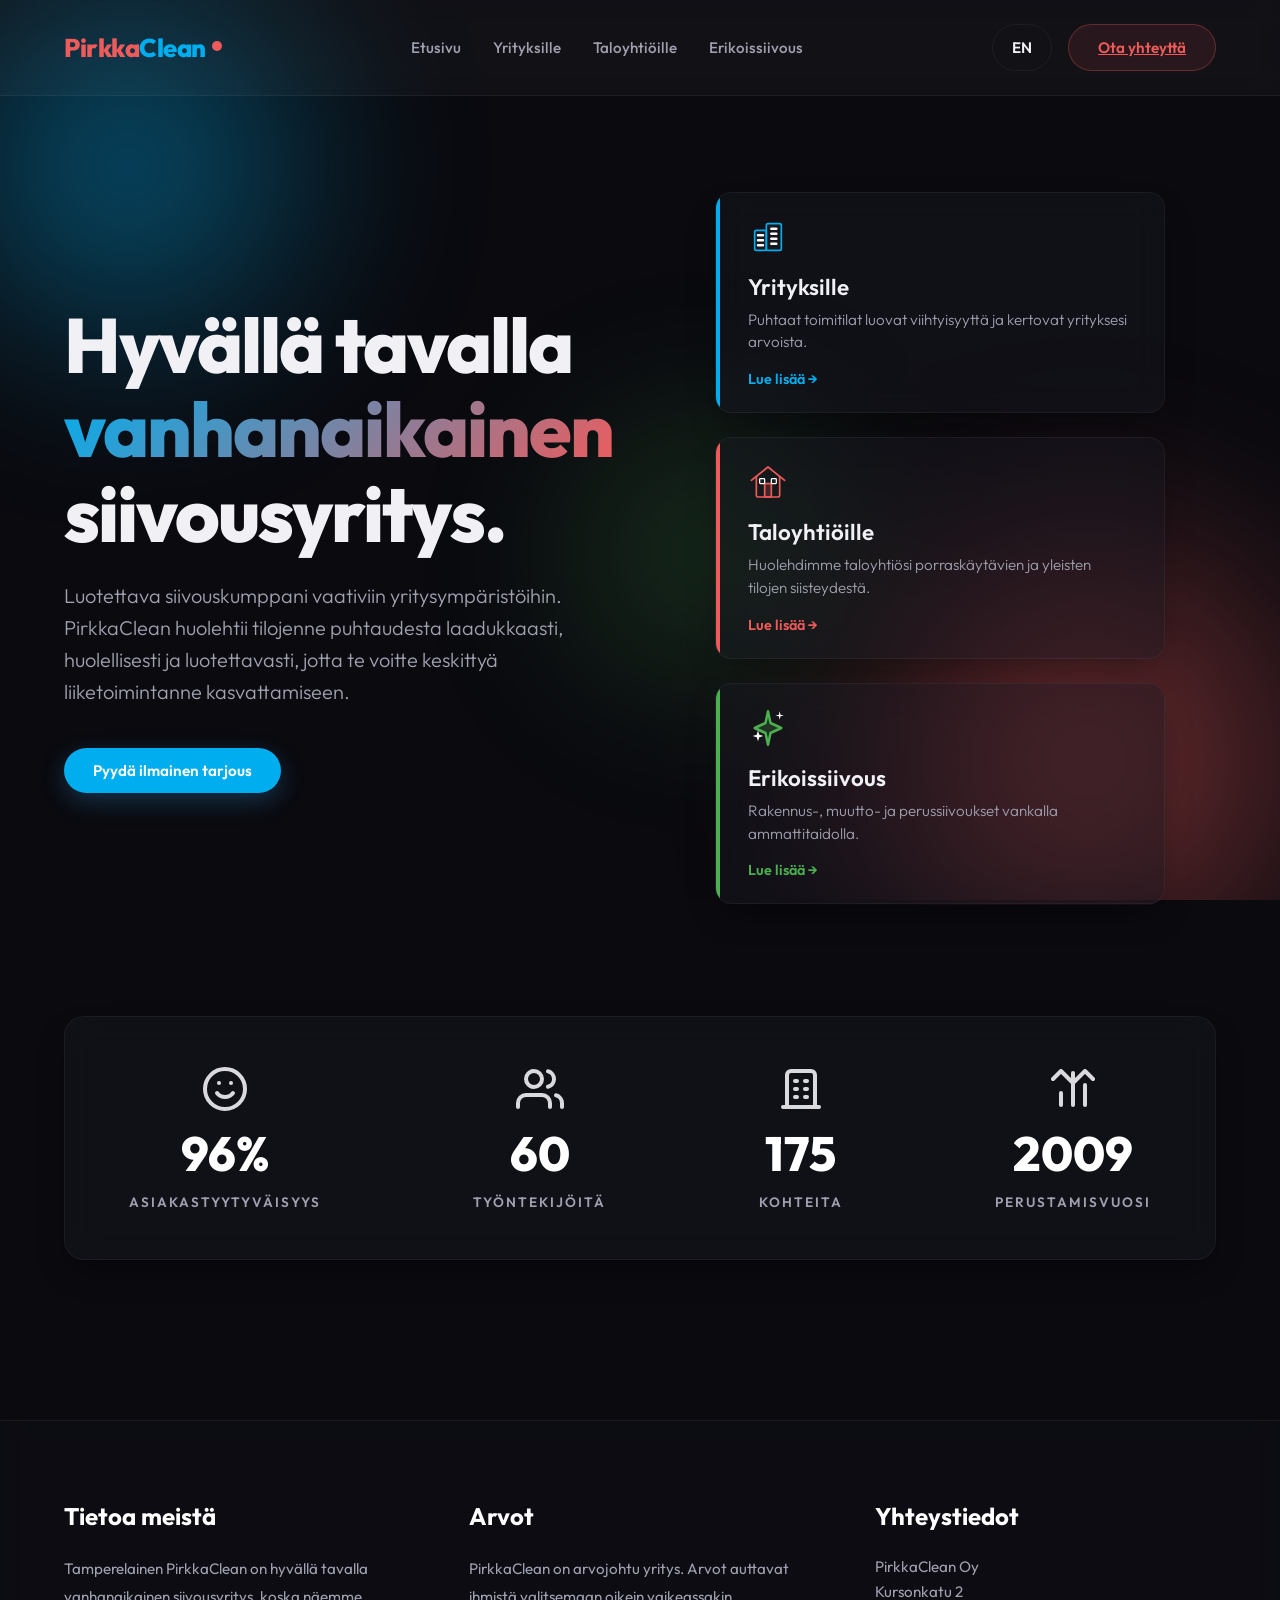
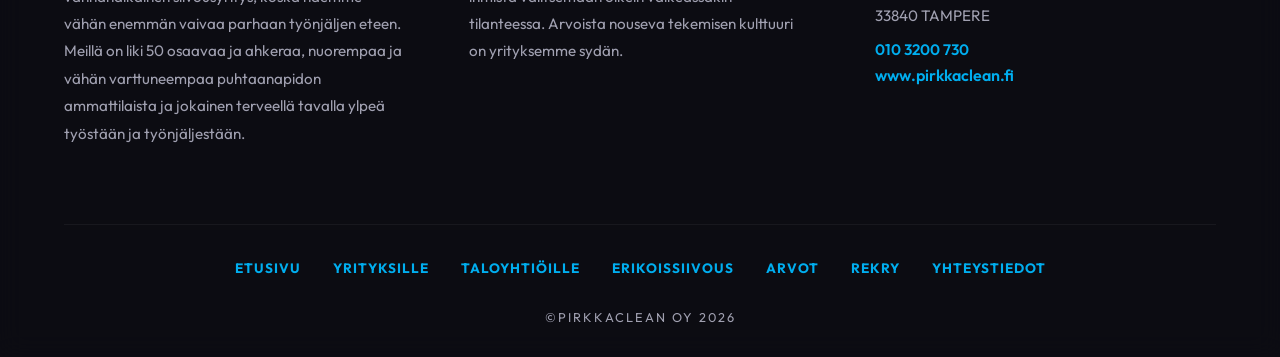
==== index.html @ 23335c57 "Use uploaded Pirkka Butterfly Blue.png as favicon Co-Authored-By: Claude Sonnet 4.6 <noreply@anthrop" ====
<!DOCTYPE html>
<html lang="en">
<head>
    <meta charset="UTF-8">
    <meta name="viewport" content="width=device-width, initial-scale=1.0">
    <title>PirkkaClean - Hyvällä tavalla vanhanaikainen siivousyritys</title>
    <meta name="description" content="Tamperelainen PirkkaClean on hyvällä tavalla vanhanaikainen siivousyritys. Näemme vähän enemmän vaivaa parhaan työnjäljen eteen.">
    <link rel="icon" href="images/Pirkka Butterfly Blue.png" type="image/png">
    <link rel="stylesheet" href="styles.css">
    <link href="https://fonts.googleapis.com/css2?family=Outfit:wght@300;400;600;800&display=swap" rel="stylesheet">
</head>
<body>
    <div class="background-elements">
        <div class="blob blob-1"></div>
        <div class="blob blob-2"></div>
        <div class="blob blob-3"></div>
    </div>
    
    <nav class="glass-nav">
        <a href="index.html" class="logo">
            <span class="logo-text">
                <span class="pirkka-text">Pirkka</span><span class="clean-text">Clean</span>
            </span>
            <span class="logo-dot"></span>
        </a>
        <ul class="nav-links">
            <li><a href="index.html" data-i18n="nav_home">Etusivu</a></li>
            <li><a href="yrityksille.html" data-i18n="nav_business">Yrityksille</a></li>
            <li><a href="taloyhtioille.html" data-i18n="nav_housing">Taloyhtiöille</a></li>
            <li><a href="erikoissiivous.html" data-i18n="nav_special">Erikoissiivous</a></li>
        </ul>
        <div class="nav-actions">
            <button class="lang-toggle" id="lang-btn">EN</button>
            <a href="yhteystiedot.html" class="cta-btn" data-i18n="nav_contact">Ota yhteyttä</a>
        </div>
    </nav>

    <main class="hero" id="home">
        <div class="hero-content">
            <h1 class="animate-up" data-i18n="hero_title">Hyvällä tavalla <br><span class="gradient-text">vanhanaikainen</span> <br>siivousyritys.</h1>
            <p class="animate-up delay-1" data-i18n="hero_desc">Luotettava siivouskumppani vaativiin yritysympäristöihin. PirkkaClean huolehtii tilojenne puhtaudesta laadukkaasti, huolellisesti ja luotettavasti, jotta te voitte keskittyä liiketoimintanne kasvattamiseen.</p>
            <div class="button-group animate-up delay-2">
                <button class="primary-btn pulse-hover" data-i18n="btn_quote">Pyydä ilmainen tarjous</button>
            </div>
        </div>
        
        <div class="hero-visual animate-up delay-3">
            <div class="services-container">
                <div class="service-card card-blue">
                    <div class="card-icon" style="margin-bottom: 0.5rem; display: flex;">
                        <svg width="40" height="40" viewBox="0 0 48 48" fill="none" xmlns="http://www.w3.org/2000/svg">
                            <rect x="8" y="16" width="14" height="24" rx="2" fill="var(--glass-bg)" stroke="var(--pirkka-blue)" stroke-width="2"/>
                            <rect x="22" y="8" width="18" height="32" rx="2" fill="var(--glass-bg)" stroke="var(--pirkka-blue)" stroke-width="2"/>
                            <path d="M12 22H18 M12 28H18 M12 34H18" stroke="white" stroke-width="3" stroke-linecap="round"/>
                            <path d="M28 14H34 M28 20H34 M28 26H34 M28 32H34" stroke="white" stroke-width="3" stroke-linecap="round"/>
                        </svg>
                    </div>
                    <h3 data-i18n="card1_title">Yrityksille</h3>
                    <p data-i18n="card1_desc">Puhtaat toimitilat luovat viihtyisyyttä ja kertovat yrityksesi arvoista.</p>
                    <a href="yrityksille.html" class="card-link" data-i18n="card_link">Lue lisää →</a>
                </div>
                <div class="service-card card-red">
                    <div class="card-icon" style="margin-bottom: 0.5rem; display: flex;">
                        <svg width="40" height="40" viewBox="0 0 48 48" fill="none" xmlns="http://www.w3.org/2000/svg">
                            <path d="M4 22L24 6L44 22" stroke="var(--pirkka-red)" stroke-width="2" stroke-linecap="round" stroke-linejoin="round"/>
                            <path d="M10 17V40C10 41.1046 10.8954 42 12 42H36C37.1046 42 38 41.1046 38 40V17" stroke="var(--pirkka-red)" stroke-width="2" stroke-linejoin="round"/>
                            <rect x="20" y="26" width="8" height="16" fill="var(--pirkka-red)" fill-opacity="0.2" stroke="var(--pirkka-red)" stroke-width="2" stroke-linejoin="round"/>
                            <rect x="14" y="20" width="6" height="6" rx="1" fill="var(--glass-bg)" stroke="white" stroke-width="1.5"/>
                            <rect x="28" y="20" width="6" height="6" rx="1" fill="var(--glass-bg)" stroke="white" stroke-width="1.5"/>
                        </svg>
                    </div>
                    <h3 data-i18n="card2_title">Taloyhtiöille</h3>
                    <p data-i18n="card2_desc">Huolehdimme taloyhtiösi porraskäytävien ja yleisten tilojen siisteydestä.</p>
                    <a href="taloyhtioille.html" class="card-link" data-i18n="card_link">Lue lisää →</a>
                </div>
                <div class="service-card card-green">
                    <div class="card-icon" style="margin-bottom: 0.5rem; display: flex;">
                        <svg width="40" height="40" viewBox="0 0 48 48" fill="none" xmlns="http://www.w3.org/2000/svg">
                            <path d="M24 4L27 18L40 24L27 30L24 44L21 30L8 24L21 18L24 4Z" fill="var(--pirkka-green)" fill-opacity="0.2" stroke="var(--pirkka-green)" stroke-width="3" stroke-linejoin="round"/>
                            <path d="M38 14L39 10L43 9L39 8L38 4L37 8L33 9L37 10L38 14Z" fill="white"/>
                            <path d="M12 40L13.5 35L18.5 33.5L13.5 32L12 27L10.5 32L5.5 33.5L10.5 35L12 40Z" fill="white"/>
                        </svg>
                    </div>
                    <h3 data-i18n="card3_title">Erikoissiivous</h3>
                    <p data-i18n="card3_desc">Rakennus-, muutto- ja perussiivoukset vankalla ammattitaidolla.</p>
                    <a href="erikoissiivous.html" class="card-link" data-i18n="card_link">Lue lisää →</a>
                </div>
            </div>
        </div>
        
        <!-- NEW STATISTICS BANNER -->
        <div class="hero-stats animate-up delay-3">
            <div class="stat-item">
                <svg width="48" height="48" viewBox="0 0 24 24" fill="none" stroke="currentColor" stroke-width="2" stroke-linecap="round" stroke-linejoin="round">
                    <circle cx="12" cy="12" r="10"></circle>
                    <path d="M8 14s1.5 2 4 2 4-2 4-2"></path>
                    <line x1="9" y1="9" x2="9.01" y2="9"></line>
                    <line x1="15" y1="9" x2="15.01" y2="9"></line>
                </svg>
                <h2>96%</h2>
                <p data-i18n="stat_satisfaction">Asiakastyytyväisyys</p>
            </div>
            
            <div class="stat-item">
                <svg width="48" height="48" viewBox="0 0 24 24" fill="none" stroke="currentColor" stroke-width="2" stroke-linecap="round" stroke-linejoin="round">
                    <path d="M17 21v-2a4 4 0 0 0-4-4H5a4 4 0 0 0-4 4v2"></path>
                    <circle cx="9" cy="7" r="4"></circle>
                    <path d="M23 21v-2a4 4 0 0 0-3-3.87"></path>
                    <path d="M16 3.13a4 4 0 0 1 0 7.75"></path>
                </svg>
                <h2>60</h2>
                <p data-i18n="stat_employees">Työntekijöitä</p>
            </div>
            
            <div class="stat-item">
                <svg width="48" height="48" viewBox="0 0 24 24" fill="none" stroke="currentColor" stroke-width="2" stroke-linecap="round" stroke-linejoin="round">
                    <path d="M3 21h18"></path>
                    <path d="M9 8h1"></path>
                    <path d="M9 12h1"></path>
                    <path d="M9 16h1"></path>
                    <path d="M14 8h1"></path>
                    <path d="M14 12h1"></path>
                    <path d="M14 16h1"></path>
                    <path d="M5 21V5a2 2 0 0 1 2-2h10a2 2 0 0 1 2 2v16"></path>
                </svg>
                <h2>175</h2>
                <p data-i18n="stat_sites">Kohteita</p>
            </div>
            
            <div class="stat-item">
                <svg width="48" height="48" viewBox="0 0 24 24" fill="none" stroke="currentColor" stroke-width="2" stroke-linecap="round" stroke-linejoin="round">
                    <line x1="18" y1="20" x2="18" y2="10"></line>
                    <line x1="12" y1="20" x2="12" y2="4"></line>
                    <line x1="6" y1="20" x2="6" y2="14"></line>
                    <polyline points="2 7 6 3 12 9 18 3 22 7"></polyline>
                </svg>
                <h2>2009</h2>
                <p data-i18n="stat_founded">Perustamisvuosi</p>
            </div>
        </div>
    </main>



    <footer class="site-footer">
        <div class="footer-grid">
            <div class="footer-column">
                <a href="arvot.html" class="footer-heading-link"><h3 data-i18n="footer_about_title">Tietoa meistä</h3></a>
                <p data-i18n="footer_about_text">Tamperelainen PirkkaClean on hyvällä tavalla vanhanaikainen siivousyritys, koska näemme vähän enemmän vaivaa parhaan työnjäljen eteen. Meillä on liki 50 osaavaa ja ahkeraa, nuorempaa ja vähän varttuneempaa puhtaanapidon ammattilaista ja jokainen terveellä tavalla ylpeä työstään ja työnjäljestään.</p>
            </div>
            <div class="footer-column">
                <a href="arvot.html" class="footer-heading-link"><h3 data-i18n="footer_values_title">Arvot</h3></a>
                <p data-i18n="footer_values_text">PirkkaClean on arvojohtu yritys. Arvot auttavat ihmistä valitsemaan oikein vaikeassakin tilanteessa. Arvoista nouseva tekemisen kulttuuri on yrityksemme sydän.</p>
            </div>
            <div class="footer-column">
                <h3 data-i18n="footer_contact_title">Yhteystiedot</h3>
                <a href="https://maps.google.com/?q=Kursonkatu+2,+33840+Tampere" target="_blank" class="footer-address-link">
                    <p>PirkkaClean Oy</p>
                    <p>Kursonkatu 2</p>
                    <p>33840 TAMPERE</p>
                </a>
                <p><a href="tel:0103200730" class="footer-link-highlight">010 3200 730</a></p>
                <a href="https://www.pirkkaclean.fi" target="_blank" class="footer-link-highlight">www.pirkkaclean.fi</a>
            </div>
        </div>
        
        <div class="footer-bottom">
            <ul class="footer-nav">
                <li><a href="index.html" data-i18n="nav_home">ETUSIVU</a></li>
                <li><a href="yrityksille.html" data-i18n="nav_business">YRITYKSILLE</a></li>
                <li><a href="taloyhtioille.html" data-i18n="nav_housing">TALOYHTIÖILLE</a></li>
                <li><a href="erikoissiivous.html" data-i18n="nav_special">ERIKOISSIIVOUS</a></li>
                <li><a href="arvot.html" data-i18n="nav_values">ARVOT</a></li>
                <li><a href="rekry.html" data-i18n="nav_rekry">REKRY</a></li>
                <li><a href="yhteystiedot.html" data-i18n="nav_contact">YHTEYSTIEDOT</a></li>
            </ul>
            <p class="copyright">©PIRKKACLEAN OY 2026</p>
        </div>
    </footer>

    <script src="script.js"></script>
</body>
</html>
---- styles.css ----
:root {
    --bg-dark: #0a0a0f;
    --text-main: #f0f0f5;
    --text-muted: #a0a0b0;
    --pirkka-blue: #00AEEF;
    --pirkka-red: #EF5B5B;
    --pirkka-green: #4CAF50;
    --accent-1: var(--pirkka-blue);
    --accent-2: var(--pirkka-red); 
    --glass-bg: rgba(255, 255, 255, 0.03);
    --glass-border: rgba(255, 255, 255, 0.05);
}

* {
    margin: 0;
    padding: 0;
    box-sizing: border-box;
    font-family: 'Outfit', sans-serif;
}

body {
    background-color: var(--bg-dark);
    color: var(--text-main);
    min-height: 100vh;
    overflow-x: hidden;
}

/* Background effects */
.background-elements {
    position: fixed;
    top: 0;
    left: 0;
    width: 100vw;
    height: 100vh;
    z-index: -1;
    overflow: hidden;
}

.blob {
    position: absolute;
    filter: blur(80px);
    opacity: 0.5;
    animation: float 20s infinite ease-in-out;
}

.blob-1 {
    top: -10%;
    left: -10%;
    width: 40vw;
    height: 40vw;
    background: radial-gradient(circle, var(--pirkka-blue) 0%, transparent 70%);
    animation-delay: 0s;
}

.blob-2 {
    bottom: -20%;
    right: -10%;
    width: 50vw;
    height: 50vw;
    background: radial-gradient(circle, var(--pirkka-red) 0%, transparent 70%);
    animation-delay: -5s;
}

.blob-3 {
    top: 40%;
    left: 40%;
    width: 30vw;
    height: 30vw;
    background: radial-gradient(circle, var(--pirkka-green) 0%, transparent 70%);
    opacity: 0.3;
    animation-delay: -10s;
}

@keyframes float {
    0%, 100% { transform: translate(0, 0) scale(1); }
    33% { transform: translate(5%, 10%) scale(1.1); }
    66% { transform: translate(-5%, 5%) scale(0.9); }
}

/* Navigation */
.glass-nav {
    display: flex;
    justify-content: space-between;
    align-items: center;
    padding: 1.5rem 5%;
    background: var(--glass-bg);
    backdrop-filter: blur(12px);
    -webkit-backdrop-filter: blur(12px);
    border-bottom: 1px solid var(--glass-border);
    position: sticky;
    top: 0;
    z-index: 100;
}

.logo {
    display: flex;
    align-items: center;
    gap: 0.5rem;
    text-decoration: none;
    cursor: pointer;
}

.logo-text {
    font-size: 1.6rem;
    font-weight: 800;
    letter-spacing: -0.5px;
}

.pirkka-text {
    color: var(--pirkka-red);
}

.clean-text {
    color: var(--pirkka-blue);
}

.logo-dot {
    display: inline-block;
    width: 10px;
    height: 10px;
    background-color: var(--pirkka-red);
    border-radius: 50%;
    margin-bottom: 2px;
    margin-left: -2px;
}

.nav-links {
    display: flex;
    list-style: none;
    gap: 2rem;
}

.nav-links a {
    color: var(--text-muted);
    text-decoration: none;
    font-size: 0.95rem;
    font-weight: 500;
    transition: color 0.3s ease;
}

.nav-links a:hover {
    color: var(--text-main);
}

.nav-actions {
    display: flex;
    align-items: center;
    gap: 1rem;
}

.cta-btn, .primary-btn, .secondary-btn, .lang-toggle {
    padding: 0.8rem 1.8rem;
    border-radius: 50px;
    font-weight: 600;
    font-size: 0.95rem;
    cursor: pointer;
    transition: all 0.3s ease;
    border: none;
}

.lang-toggle {
    padding: 0.8rem 1.2rem;
    background: transparent;
    color: var(--text-main);
    border: 1px solid var(--glass-border);
}

.lang-toggle:hover {
    background: var(--glass-bg);
}

.cta-btn {
    background: rgba(239, 91, 91, 0.1);
    color: var(--pirkka-red);
    border: 1px solid rgba(239, 91, 91, 0.3);
}

.cta-btn:hover {
    background: var(--pirkka-red);
    color: white;
    transform: translateY(-2px);
}

/* Hero Section */
.hero {
    display: flex;
    align-items: center;
    justify-content: space-between;
    padding: 6rem 5%;
    min-height: calc(100vh - 80px);
    gap: 3rem;
}

.hero-content {
    flex: 1;
    max-width: 650px;
}

h1 {
    font-size: 4.8rem;
    line-height: 1.1;
    font-weight: 800;
    margin-bottom: 1.5rem;
    letter-spacing: -2px;
}

.gradient-text {
    background: linear-gradient(135deg, var(--pirkka-blue), var(--pirkka-red));
    -webkit-background-clip: text;
    background-clip: text;
    -webkit-text-fill-color: transparent;
}

.hero-content p {
    font-size: 1.25rem;
    color: var(--text-muted);
    margin-bottom: 2.5rem;
    line-height: 1.6;
    font-weight: 300;
}

.button-group {
    display: flex;
    gap: 1.5rem;
}

.primary-btn {
    background: var(--pirkka-blue);
    color: white;
    box-shadow: 0 8px 25px rgba(46, 140, 207, 0.3);
}

@keyframes pulse-radiate {
    0% {
        box-shadow: 0 0 0 0 rgba(46, 140, 207, 0.7);
    }
    70% {
        box-shadow: 0 0 0 15px rgba(46, 140, 207, 0);
    }
    100% {
        box-shadow: 0 0 0 0 rgba(46, 140, 207, 0);
    }
}

.primary-btn:hover, .pulse-hover:hover {
    background: #3B9AE0;
    transform: translateY(-2px);
    animation: pulse-radiate 1.5s infinite;
}

.secondary-btn {
    background: transparent;
    color: white;
    border: 1px solid var(--glass-border);
}

.secondary-btn:hover {
    background: var(--glass-bg);
}

/* Hero Stats Banner */
.hero {
    flex-wrap: wrap; /* Allows stats banner to break to next line if needed */
}

.hero-stats {
    width: 100%;
    display: flex;
    justify-content: space-between;
    align-items: center;
    margin-top: 4rem;
    padding: 3rem 4rem;
    background: rgba(25, 25, 35, 0.4);
    backdrop-filter: blur(16px);
    -webkit-backdrop-filter: blur(16px);
    border: 1px solid var(--glass-border);
    border-radius: 20px;
    box-shadow: 0 15px 35px -10px rgba(0, 0, 0, 0.4);
}

.stat-item {
    display: flex;
    flex-direction: column;
    align-items: center;
    text-align: center;
    gap: 1rem;
}

.stat-item svg {
    color: var(--text-main);
    opacity: 0.9;
}

.stat-item h2 {
    font-size: 3rem;
    font-weight: 800;
    line-height: 1;
    color: white;
}

.stat-item p {
    font-size: 0.85rem;
    text-transform: uppercase;
    letter-spacing: 2px;
    color: var(--text-muted);
    font-weight: 600;
}

/* Service Cards */
.hero-visual {
    flex: 1;
    display: flex;
    justify-content: center;
    align-items: center;
}

.services-container {
    display: flex;
    flex-direction: column;
    gap: 1.5rem;
    width: 100%;
    max-width: 450px;
}

.service-card {
    background: rgba(25, 25, 35, 0.4);
    backdrop-filter: blur(16px);
    -webkit-backdrop-filter: blur(16px);
    border: 1px solid var(--glass-border);
    border-radius: 16px;
    padding: 1.5rem 2rem;
    box-shadow: 0 15px 35px -10px rgba(0, 0, 0, 0.4);
    transition: transform 0.3s ease, border-color 0.3s ease;
    display: flex;
    flex-direction: column;
    gap: 0.5rem;
    position: relative;
    overflow: hidden;
}

.service-card::before {
    content: '';
    position: absolute;
    top: 0;
    left: 0;
    width: 4px;
    height: 100%;
}

.card-blue::before { background-color: var(--pirkka-blue); }
.card-red::before { background-color: var(--pirkka-red); }
.card-green::before { background-color: var(--pirkka-green); }

.service-card:hover {
    transform: translateX(10px);
}

.card-blue:hover { border-color: rgba(0, 174, 239, 0.3); }
.card-red:hover { border-color: rgba(239, 91, 91, 0.3); }
.card-green:hover { border-color: rgba(76, 175, 80, 0.3); }

.card-icon {
    font-size: 2rem;
    margin-bottom: 0.5rem;
}

.service-card h3 {
    font-size: 1.4rem;
    font-weight: 600;
}

.service-card p {
    font-size: 0.95rem;
    color: var(--text-muted);
    line-height: 1.5;
    font-weight: 300;
}

.card-link {
    margin-top: 0.5rem;
    color: white;
    text-decoration: none;
    font-size: 0.9rem;
    font-weight: 600;
    display: flex;
    align-items: center;
    gap: 0.5rem;
    transition: opacity 0.3s ease;
}

.card-blue .card-link { color: var(--pirkka-blue); }
.card-red .card-link { color: var(--pirkka-red); }
.card-green .card-link { color: var(--pirkka-green); }

.card-link:hover {
    opacity: 0.8;
}

/* Animations */
.animate-up {
    opacity: 0;
    transform: translateY(30px);
    transition: opacity 0.8s cubic-bezier(0.16, 1, 0.3, 1), transform 0.8s cubic-bezier(0.16, 1, 0.3, 1);
}

.animate-up.visible {
    opacity: 1;
    transform: translateY(0);
}

.delay-1 { transition-delay: 0.1s; }
.delay-2 { transition-delay: 0.2s; }
.delay-3 { transition-delay: 0.3s; }

/* Content Sections */
.page-sections {
    display: flex;
    flex-direction: column;
    gap: 4rem;
    padding: 6rem 4rem;
    max-width: 1600px;
    margin: 0 auto;
}

.content-section {
    width: 100%;
}

.section-container {
    display: flex;
    align-items: center;
    gap: 6rem;
    background: rgba(25, 25, 35, 0.4);
    backdrop-filter: blur(16px);
    -webkit-backdrop-filter: blur(16px);
    border: 1px solid var(--glass-border);
    border-radius: 24px;
    padding: 4rem;
    box-shadow: 0 15px 35px -10px rgba(0, 0, 0, 0.4);
}

.section-container.reverse-layout {
    flex-direction: row-reverse;
}

.section-container.column-layout {
    flex-direction: column;
    text-align: center;
}

.section-text {
    flex: 1;
}

.section-title {
    font-size: 2.5rem;
    font-weight: 800;
    margin-bottom: 2rem;
    color: white;
}

.section-desc {
    font-size: 1.15rem;
    color: var(--text-muted);
    margin-bottom: 2.5rem;
    line-height: 1.8;
}

.feature-list {
    list-style: none;
    display: flex;
    flex-direction: column;
    gap: 1rem;
}

.feature-list li {
    font-size: 1.05rem;
    color: var(--text-main);
    display: flex;
    align-items: center;
    gap: 1rem;
}

.section-image {
    flex: 1;
    min-height: 400px;
    border-radius: 16px;
    background-size: cover;
    background-position: center;
    position: relative;
    overflow: hidden;
}

.section-image::after {
    content: '';
    position: absolute;
    inset: 0;
    background: linear-gradient(135deg, rgba(25, 25, 35, 0.2), rgba(14, 14, 20, 0.6));
}

.placeholder-img-red { background-color: var(--pirkka-red); }
.placeholder-img-blue { background-color: var(--pirkka-blue); }
.placeholder-img-green { background-color: var(--pirkka-green); }

.value-cards {
    display: grid;
    grid-template-columns: repeat(3, 1fr);
    gap: 2rem;
    width: 100%;
    margin-top: 3rem;
}

.value-card {
    background: rgba(255, 255, 255, 0.03);
    border: 1px solid rgba(255, 255, 255, 0.08);
    padding: 2.5rem 2rem;
    border-radius: 16px;
    transition: transform 0.3s ease;
}

.value-card:hover {
    transform: translateY(-5px);
    background: rgba(255, 255, 255, 0.05);
}

.value-card h4 {
    font-size: 1.3rem;
    color: var(--pirkka-blue);
    margin-bottom: 1rem;
}

.value-card p {
    color: var(--text-muted);
    font-size: 0.95rem;
    line-height: 1.6;
}

/* Footer */
.site-footer {
    background: rgba(14, 14, 20, 0.7);
    backdrop-filter: blur(12px);
    -webkit-backdrop-filter: blur(12px);
    border-top: 1px solid var(--glass-border);
    padding: 5rem 4rem 2rem 4rem;
    margin-top: 4rem;
}

.footer-grid {
    display: grid;
    grid-template-columns: repeat(3, 1fr);
    gap: 4rem;
    max-width: 1600px;
    margin: 0 auto 4rem auto;
}

.footer-column h3 {
    font-size: 1.5rem;
    margin-bottom: 1.5rem;
    color: white;
}

.footer-column p {
    color: var(--text-muted);
    font-size: 0.95rem;
    margin-bottom: 0.8rem;
    line-height: 1.8;
}

/* Specific tighter spacing for the Yhteystiedot (Contact) column */
.footer-column:last-child p {
    margin-bottom: 0;
    line-height: 1.6;
}

.footer-address-link {
    display: block;
    text-decoration: none;
    color: inherit;
    margin-bottom: 0.4rem;
    transition: color 0.2s;
}

.footer-address-link:hover {
    color: var(--pirkka-blue);
}

.footer-address-link p {
    margin: 0;
    line-height: 1.7;
}

.footer-link-highlight {
    color: var(--pirkka-blue);
    text-decoration: none;
    font-weight: 600;
    transition: color 0.3s ease;
    display: inline-block;
    margin-top: 0.2rem;
}

.footer-link-highlight:hover {
    color: #3B9AE0;
    text-decoration: underline;
}

.footer-bottom {
    max-width: 1600px;
    margin: 0 auto;
    border-top: 1px solid rgba(255, 255, 255, 0.05);
    padding-top: 2rem;
    display: flex;
    flex-direction: column;
    align-items: center;
    gap: 2rem;
}

.footer-nav {
    display: flex;
    flex-wrap: wrap;
    justify-content: center;
    gap: 2rem;
    list-style: none;
}

.footer-nav a {
    color: var(--pirkka-blue);
    text-decoration: none;
    font-size: 0.85rem;
    font-weight: 700;
    letter-spacing: 1px;
    text-transform: uppercase;
    transition: opacity 0.3s ease;
}

.footer-nav a:hover {
    opacity: 0.7;
}

.copyright {
    color: var(--text-muted);
    font-size: 0.8rem;
    letter-spacing: 2px;
}

@media (max-width: 992px) {
    .hero {
        flex-direction: column;
        padding: 5rem 5%;
        text-align: center;
        gap: 3rem;
    }
    
    .button-group {
        justify-content: center;
    }
    
    h1 {
        font-size: 3.5rem;
    }
    
    .hero-visual {
        width: 100%;
    }
    
    .nav-links {
        display: none;
    }

    .hero-stats {
        flex-wrap: wrap;
        gap: 3rem;
        justify-content: center;
        padding: 2rem;
    }

    .stat-item {
        flex: 1 1 40%;
    }

    .footer-grid {
        grid-template-columns: 1fr;
        gap: 3rem;
    }

    .page-sections {
        padding: 4rem 2rem;
    }

    .section-container, .section-container.reverse-layout {
        flex-direction: column;
        padding: 2.5rem;
        gap: 3rem;
    }

    .section-image {
        width: 100%;
        min-height: 300px;
    }

    .value-cards {
        grid-template-columns: 1fr;
    }
}

@media (max-width: 768px) {
    nav {
        padding: 1rem 2rem;
    }

    h1 {
        font-size: 2.8rem;
    }

    .stat-item {
        flex: 1 1 100%;
    }
    
    .button-group {
        flex-direction: column;
        width: 100%;
    }
    
    .button-group button {
        width: 100%;
    }
    
    .hero-stats {
        margin-top: 2rem;
    }
}

/* =====================
   CONTACT PAGE STYLES
   ===================== */

.contact-hero {
    padding: 6rem 5% 3rem;
    max-width: 800px;
    margin: 0 auto;
}

.contact-hero-inner {
    display: flex;
    flex-direction: column;
    gap: 1.5rem;
}

.contact-hero .section-title {
    font-size: 3.5rem;
    line-height: 1.15;
    letter-spacing: -2px;
    margin-bottom: 0;
}

.contact-hero-desc {
    font-size: 1.15rem;
    color: var(--text-muted);
    line-height: 1.7;
    font-weight: 300;
    max-width: 640px;
}

.contact-cta-btn {
    display: inline-block;
    margin-top: 0.5rem;
    align-self: flex-start;
    background: linear-gradient(135deg, var(--pirkka-blue), var(--pirkka-red));
    color: white;
    font-size: 1rem;
    font-weight: 600;
    padding: 1rem 2.2rem;
    border-radius: 50px;
    text-decoration: none;
    border: none;
    cursor: pointer;
    transition: transform 0.3s ease, box-shadow 0.3s ease;
}

.contact-cta-btn:hover {
    transform: translateY(-3px);
    box-shadow: 0 12px 30px rgba(0, 174, 239, 0.3);
}

/* Promise section */
.contact-promise {
    padding: 3rem 5%;
    max-width: 1100px;
    margin: 0 auto;
}

.promise-grid {
    display: grid;
    grid-template-columns: repeat(3, 1fr);
    gap: 1.5rem;
}

.promise-card {
    background: var(--glass-bg);
    border: 1px solid var(--glass-border);
    border-radius: 20px;
    padding: 2rem;
    display: flex;
    flex-direction: column;
    gap: 0.8rem;
    backdrop-filter: blur(10px);
    transition: transform 0.3s ease, border-color 0.3s ease;
}

.promise-card:hover {
    transform: translateY(-4px);
    border-color: rgba(0, 174, 239, 0.3);
}

.promise-icon {
    width: 56px;
    height: 56px;
    background: rgba(255,255,255,0.04);
    border-radius: 14px;
    display: flex;
    align-items: center;
    justify-content: center;
    margin-bottom: 0.4rem;
}

.promise-card h3 {
    font-size: 1.05rem;
    font-weight: 600;
    color: var(--text-main);
}

.promise-card p {
    font-size: 0.92rem;
    color: var(--text-muted);
    line-height: 1.6;
}

/* Team section */
.contact-team {
    padding: 3rem 5% 2rem;
    max-width: 1100px;
    margin: 0 auto;
}

.team-cards {
    display: grid;
    grid-template-columns: repeat(2, 1fr);
    gap: 2rem;
    max-width: 820px;
    margin: 0 auto;
}

.team-card {
    background: var(--glass-bg);
    border: 1px solid var(--glass-border);
    border-radius: 24px;
    overflow: hidden;
    backdrop-filter: blur(10px);
    transition: transform 0.3s ease, border-color 0.3s ease;
}

.team-card:hover {
    transform: translateY(-4px);
    border-color: rgba(0, 174, 239, 0.25);
}

.team-photo-wrap {
    width: 100%;
    aspect-ratio: 1 / 1;
    overflow: hidden;
    background: rgba(255,255,255,0.05);
}

.team-photo {
    width: 100%;
    height: 100%;
    object-fit: cover;
    object-position: top center;
    display: block;
}

.team-photo-placeholder {
    width: 100%;
    height: 100%;
    display: flex;
    align-items: center;
    justify-content: center;
    font-size: 3rem;
    font-weight: 800;
    color: var(--text-muted);
    background: rgba(255,255,255,0.03);
}

.team-info {
    padding: 1.8rem;
    display: flex;
    flex-direction: column;
    gap: 0.4rem;
}

.team-name {
    font-size: 1.2rem;
    font-weight: 700;
    color: var(--text-main);
}

.team-title {
    font-size: 0.88rem;
    font-weight: 500;
    color: var(--pirkka-blue);
    text-transform: uppercase;
    letter-spacing: 0.5px;
    margin-bottom: 0.6rem;
}

.team-contacts {
    display: flex;
    flex-direction: column;
    gap: 0.5rem;
    margin-top: 0.4rem;
}

.team-contact-link {
    display: flex;
    align-items: center;
    gap: 0.5rem;
    color: var(--text-muted);
    text-decoration: none;
    font-size: 0.9rem;
    transition: color 0.2s ease;
    word-break: break-all;
}

.team-contact-link:hover {
    color: var(--pirkka-blue);
}

/* Address section */
.contact-address {
    padding: 2rem 5% 5rem;
    max-width: 1100px;
    margin: 0 auto;
}

.address-card {
    display: flex;
    align-items: flex-start;
    gap: 1.5rem;
    background: var(--glass-bg);
    border: 1px solid var(--glass-border);
    border-radius: 20px;
    padding: 2.5rem;
    max-width: 480px;
    backdrop-filter: blur(10px);
}

.address-icon {
    width: 56px;
    height: 56px;
    background: rgba(0, 174, 239, 0.08);
    border-radius: 14px;
    display: flex;
    align-items: center;
    justify-content: center;
    flex-shrink: 0;
}

.address-info {
    display: flex;
    flex-direction: column;
    gap: 0.2rem;
}

.address-info h3 {
    font-size: 1rem;
    font-weight: 600;
    color: var(--text-main);
    margin-bottom: 0.5rem;
}

.address-info p {
    font-size: 0.93rem;
    color: var(--text-muted);
    line-height: 1.5;
}

/* Shared helpers */
.section-title {
    font-size: 2.8rem;
    font-weight: 800;
    letter-spacing: -1.5px;
    line-height: 1.15;
    margin-bottom: 1rem;
}

.section-desc {
    color: var(--text-muted);
    font-size: 1.05rem;
    line-height: 1.6;
}

.text-center {
    text-align: center;
}

/* Footer heading link */
.footer-heading-link {
    text-decoration: none;
    color: inherit;
}
.footer-heading-link h3 {
    transition: color 0.2s ease;
}
.footer-heading-link:hover h3 {
    color: var(--pirkka-blue);
}

/* About / Values Page */
.about-hero {
    padding: 5rem 5% 3rem;
    max-width: 1100px;
    margin: 0 auto;
    display: flex;
    flex-direction: column;
    gap: 3rem;
}

.about-label {
    font-size: 0.85rem;
    font-weight: 600;
    text-transform: uppercase;
    letter-spacing: 2px;
    color: var(--pirkka-blue);
    margin-bottom: 0.5rem;
}

.about-title {
    font-size: 3.8rem;
    font-weight: 800;
    line-height: 1.15;
    letter-spacing: -2px;
    margin-bottom: 1.5rem;
}

.about-desc {
    font-size: 1.15rem;
    color: var(--text-muted);
    line-height: 1.75;
    font-weight: 300;
    max-width: 720px;
}

.about-stats {
    display: grid;
    grid-template-columns: repeat(4, 1fr);
    gap: 1.5rem;
}

.about-stat {
    background: var(--glass-bg);
    border: 1px solid var(--glass-border);
    border-radius: 16px;
    padding: 1.8rem 1.5rem;
    display: flex;
    flex-direction: column;
    gap: 0.3rem;
    text-align: center;
}

.about-stat-number {
    font-size: 2.4rem;
    font-weight: 800;
    background: linear-gradient(135deg, var(--pirkka-blue), var(--pirkka-red));
    -webkit-background-clip: text;
    background-clip: text;
    -webkit-text-fill-color: transparent;
}

.about-stat-label {
    font-size: 0.85rem;
    color: var(--text-muted);
    font-weight: 500;
}

.section-divider {
    max-width: 1100px;
    margin: 1rem auto;
    height: 1px;
    background: var(--glass-border);
}

.values-section {
    padding: 4rem 5% 5rem;
    max-width: 1100px;
    margin: 0 auto;
}

.values-inner {
    display: flex;
    flex-direction: column;
    align-items: center;
    gap: 1rem;
}

.values-intro {
    max-width: 680px;
    margin-bottom: 2rem;
}

.value-cards-improved {
    display: grid;
    grid-template-columns: repeat(3, 1fr);
    gap: 1.5rem;
    width: 100%;
    margin-top: 1rem;
}

.value-card-improved {
    background: var(--glass-bg);
    border: 1px solid var(--glass-border);
    border-radius: 20px;
    padding: 2.5rem 2rem;
    display: flex;
    flex-direction: column;
    gap: 1rem;
    transition: transform 0.3s ease, border-color 0.3s ease;
}

.value-card-improved:hover {
    transform: translateY(-4px);
    border-color: rgba(0, 174, 239, 0.3);
}

.value-icon {
    width: 56px;
    height: 56px;
    background: rgba(255,255,255,0.04);
    border-radius: 14px;
    display: flex;
    align-items: center;
    justify-content: center;
}

.value-card-improved h4 {
    font-size: 1.2rem;
    font-weight: 700;
    color: var(--text-main);
}

.value-card-improved p {
    font-size: 0.95rem;
    color: var(--text-muted);
    line-height: 1.65;
}

@media (max-width: 768px) {
    .about-title { font-size: 2.6rem; }
    .about-stats { grid-template-columns: repeat(2, 1fr); }
    .value-cards-improved { grid-template-columns: 1fr; }
}

/* Rekry Page */
.rekry-hero {
    padding: 6rem 5% 3rem;
    max-width: 1100px;
    margin: 0 auto;
}

.rekry-hero-inner {
    max-width: 700px;
}

.rekry-title {
    font-size: clamp(2.8rem, 6vw, 4.5rem);
    font-weight: 800;
    line-height: 1.1;
    margin: 1rem 0 1.5rem;
}

.rekry-desc {
    font-size: 1.1rem;
    color: var(--text-muted);
    line-height: 1.8;
    max-width: 600px;
}

.rekry-benefits {
    padding: 2rem 5% 3rem;
    max-width: 1100px;
    margin: 0 auto;
}

.rekry-select {
    width: 100%;
    padding: 0.85rem 1rem;
    background: rgba(255,255,255,0.05);
    border: 1px solid var(--glass-border);
    border-radius: 10px;
    color: var(--text-main);
    font-size: 1rem;
    font-family: 'Outfit', sans-serif;
    outline: none;
    cursor: pointer;
    transition: border-color 0.2s;
    appearance: none;
    background-image: url("data:image/svg+xml,%3Csvg xmlns='http://www.w3.org/2000/svg' width='12' height='12' viewBox='0 0 24 24' fill='none' stroke='%23a0a0b0' stroke-width='2' stroke-linecap='round' stroke-linejoin='round'%3E%3Cpolyline points='6 9 12 15 18 9'%3E%3C/polyline%3E%3C/svg%3E");
    background-repeat: no-repeat;
    background-position: right 1rem center;
}

.rekry-select:focus {
    border-color: var(--pirkka-blue);
}

.rekry-select option {
    background: #1a1a2e;
    color: var(--text-main);
}

.cv-upload-area {
    position: relative;
    border: 2px dashed var(--glass-border);
    border-radius: 12px;
    padding: 2.5rem 1.5rem;
    text-align: center;
    cursor: pointer;
    transition: border-color 0.2s, background 0.2s;
    display: flex;
    flex-direction: column;
    align-items: center;
    gap: 0.5rem;
}

.cv-upload-area:hover,
.cv-upload-area.cv-drag-over {
    border-color: var(--pirkka-blue);
    background: rgba(0, 174, 239, 0.05);
}

.cv-upload-area.cv-has-file {
    border-color: var(--pirkka-green);
    background: rgba(76, 175, 80, 0.05);
}

.cv-upload-text {
    font-size: 1rem;
    color: var(--text-main);
    font-weight: 500;
}

.cv-upload-hint {
    font-size: 0.85rem;
    color: var(--text-muted);
}

/* Contact Form */
.contact-form-section {
    padding: 2rem 5%;
    max-width: 1100px;
    margin: 0 auto;
}

.contact-form-wrap {
    max-width: 700px;
    margin: 0 auto;
}

.contact-form {
    display: flex;
    flex-direction: column;
    gap: 1.2rem;
    margin-top: 1rem;
}

.form-row {
    display: grid;
    grid-template-columns: 1fr 1fr;
    gap: 1.2rem;
}

.form-group {
    display: flex;
    flex-direction: column;
    gap: 0.4rem;
}

.form-group label {
    font-size: 0.88rem;
    font-weight: 600;
    color: var(--text-muted);
    text-transform: uppercase;
    letter-spacing: 0.5px;
}

.form-group input,
.form-group textarea {
    background: var(--glass-bg);
    border: 1px solid var(--glass-border);
    border-radius: 12px;
    padding: 0.9rem 1.2rem;
    color: var(--text-main);
    font-family: 'Outfit', sans-serif;
    font-size: 0.95rem;
    outline: none;
    transition: border-color 0.2s ease;
    resize: vertical;
}

.form-group input::placeholder,
.form-group textarea::placeholder {
    color: var(--text-muted);
    opacity: 0.6;
}

.form-group input:focus,
.form-group textarea:focus {
    border-color: var(--pirkka-blue);
}

/* Responsive */
@media (max-width: 768px) {
    .promise-grid {
        grid-template-columns: 1fr;
    }

    .team-cards {
        grid-template-columns: 1fr;
    }

    .contact-hero .section-title {
        font-size: 2.4rem;
    }

    .address-card {
        flex-direction: column;
    }

    .form-row {
        grid-template-columns: 1fr;
    }
}
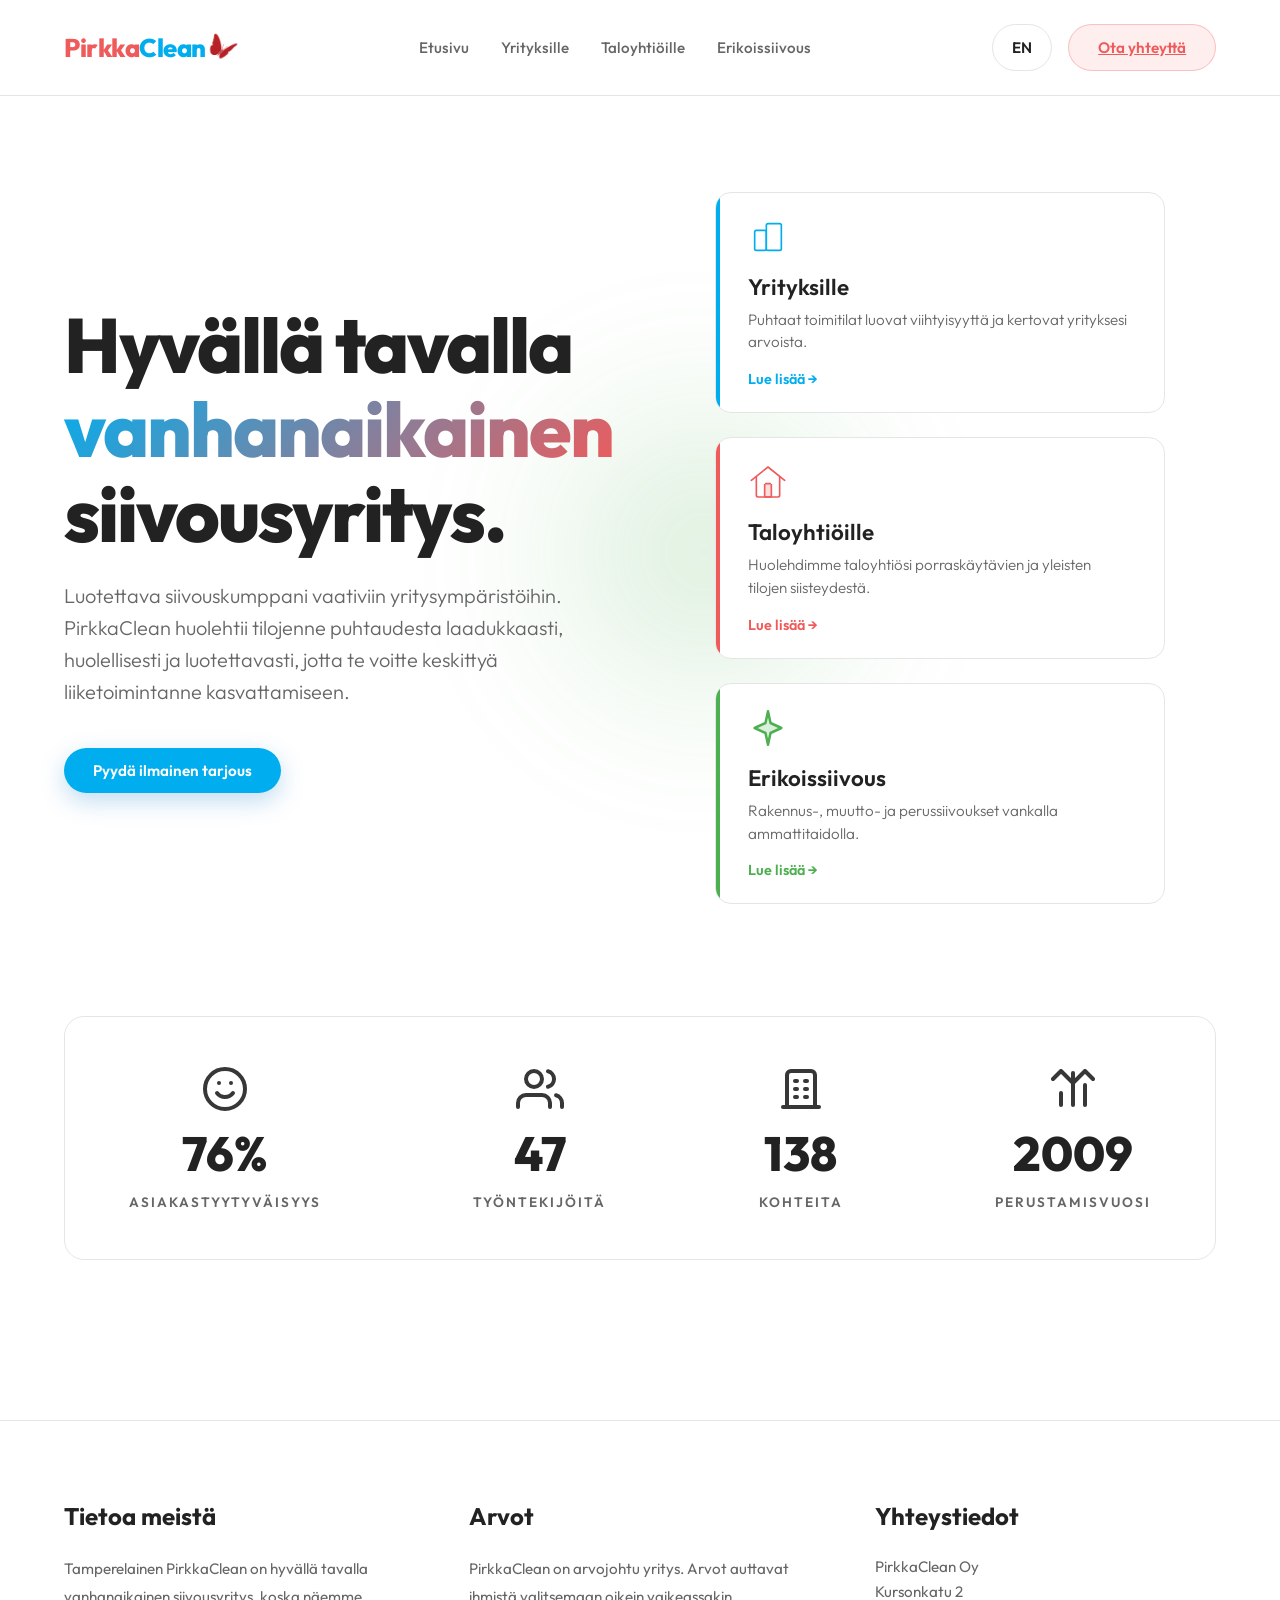
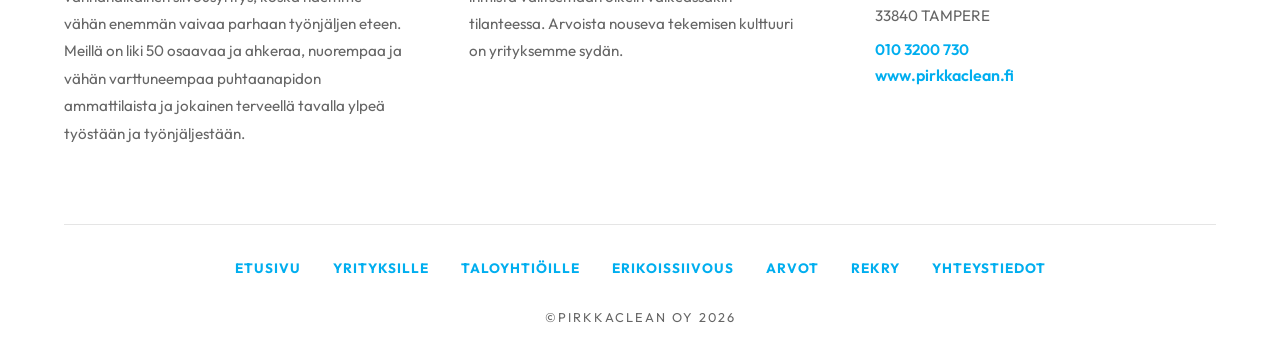
==== commit 69fdc584: "Forge: add PirkkaClean butterfly and stat counters" ====
--- a/index.html
+++ b/index.html
@@ -5,7 +5,7 @@
     <meta name="viewport" content="width=device-width, initial-scale=1.0">
     <title>PirkkaClean - Hyvällä tavalla vanhanaikainen siivousyritys</title>
     <meta name="description" content="Tamperelainen PirkkaClean on hyvällä tavalla vanhanaikainen siivousyritys. Näemme vähän enemmän vaivaa parhaan työnjäljen eteen.">
-    <link rel="icon" href="images/Pirkka Butterfly Blue.png" type="image/png">
+    <link rel="icon" href="favicon.png" type="image/png">
     <link rel="stylesheet" href="styles.css">
     <link href="https://fonts.googleapis.com/css2?family=Outfit:wght@300;400;600;800&display=swap" rel="stylesheet">
 </head>
@@ -97,7 +97,7 @@
                     <line x1="9" y1="9" x2="9.01" y2="9"></line>
                     <line x1="15" y1="9" x2="15.01" y2="9"></line>
                 </svg>
-                <h2>96%</h2>
+                <h2 data-count="96" data-suffix="%">96%</h2>
                 <p data-i18n="stat_satisfaction">Asiakastyytyväisyys</p>
             </div>
             
@@ -108,7 +108,7 @@
                     <path d="M23 21v-2a4 4 0 0 0-3-3.87"></path>
                     <path d="M16 3.13a4 4 0 0 1 0 7.75"></path>
                 </svg>
-                <h2>60</h2>
+                <h2 data-count="60">60</h2>
                 <p data-i18n="stat_employees">Työntekijöitä</p>
             </div>
             
@@ -123,7 +123,7 @@
                     <path d="M14 16h1"></path>
                     <path d="M5 21V5a2 2 0 0 1 2-2h10a2 2 0 0 1 2 2v16"></path>
                 </svg>
-                <h2>175</h2>
+                <h2 data-count="175">175</h2>
                 <p data-i18n="stat_sites">Kohteita</p>
             </div>
             
--- a/styles.css
+++ b/styles.css
@@ -1,14 +1,82 @@
 :root {
-    --bg-dark: #0a0a0f;
-    --text-main: #f0f0f5;
-    --text-muted: #a0a0b0;
     --pirkka-blue: #00AEEF;
     --pirkka-red: #EF5B5B;
     --pirkka-green: #4CAF50;
     --accent-1: var(--pirkka-blue);
     --accent-2: var(--pirkka-red); 
-    --glass-bg: rgba(255, 255, 255, 0.03);
-    --glass-border: rgba(255, 255, 255, 0.05);
+
+    /* Light Theme (Default) */
+    --bg-main: #ffffff;
+    --text-main: #222222;
+    --text-muted: #666666;
+    
+    --card-bg: #ffffff;
+    --card-border: #e5e5e5;
+    --card-shadow: none;
+    
+    --glass-bg: #ffffff;
+    --glass-border: #e5e5e5;
+    --glass-backdrop: none;
+    
+    --heading-color: #222222;
+    --lang-toggle-color: #222222;
+    
+    --stat-bg: #ffffff;
+    --stat-shadow: none;
+    --stat-heading: #222222;
+    
+    --value-card-bg: #ffffff;
+    --value-card-border: #e5e5e5;
+    
+    --footer-bg: #ffffff;
+    --footer-border: #e5e5e5;
+    --footer-heading: #222222;
+    --footer-text: #666666;
+    --footer-bottom-border: #e5e5e5;
+    
+    --blobs-opacity: 0;
+
+    --secondary-btn-color: #222222;
+    --secondary-btn-border: #cccccc;
+    --secondary-btn-hover-bg: #f5f5f5;
+}
+
+@media (prefers-color-scheme: dark) {
+    :root {
+        --bg-main: #0a0a0f;
+        --text-main: #f0f0f5;
+        --text-muted: #a0a0b0;
+        
+        --card-bg: rgba(25, 25, 35, 0.4);
+        --card-border: rgba(255, 255, 255, 0.05);
+        --card-shadow: 0 15px 35px -10px rgba(0, 0, 0, 0.4);
+        
+        --glass-bg: rgba(255, 255, 255, 0.03);
+        --glass-border: rgba(255, 255, 255, 0.05);
+        --glass-backdrop: blur(12px);
+        
+        --heading-color: #ffffff;
+        --lang-toggle-color: var(--text-main);
+        
+        --stat-bg: rgba(25, 25, 35, 0.4);
+        --stat-shadow: 0 15px 35px -10px rgba(0, 0, 0, 0.4);
+        --stat-heading: #ffffff;
+        
+        --value-card-bg: rgba(255, 255, 255, 0.03);
+        --value-card-border: rgba(255, 255, 255, 0.08);
+        
+        --footer-bg: rgba(14, 14, 20, 0.7);
+        --footer-border: rgba(255, 255, 255, 0.05);
+        --footer-heading: #ffffff;
+        --footer-text: var(--text-muted);
+        --footer-bottom-border: rgba(255, 255, 255, 0.05);
+        
+        --blobs-opacity: 0.5;
+
+        --secondary-btn-color: #ffffff;
+        --secondary-btn-border: var(--glass-border);
+        --secondary-btn-hover-bg: var(--glass-bg);
+    }
 }
 
 * {
@@ -19,7 +87,7 @@
 }
 
 body {
-    background-color: var(--bg-dark);
+    background-color: var(--bg-main);
     color: var(--text-main);
     min-height: 100vh;
     overflow-x: hidden;
@@ -39,7 +107,7 @@
 .blob {
     position: absolute;
     filter: blur(80px);
-    opacity: 0.5;
+    opacity: var(--blobs-opacity);
     animation: float 20s infinite ease-in-out;
 }
 
@@ -84,8 +152,8 @@
     align-items: center;
     padding: 1.5rem 5%;
     background: var(--glass-bg);
-    backdrop-filter: blur(12px);
-    -webkit-backdrop-filter: blur(12px);
+    backdrop-filter: var(--glass-backdrop);
+    -webkit-backdrop-filter: var(--glass-backdrop);
     border-bottom: 1px solid var(--glass-border);
     position: sticky;
     top: 0;
@@ -116,12 +184,11 @@
 
 .logo-dot {
     display: inline-block;
-    width: 10px;
-    height: 10px;
-    background-color: var(--pirkka-red);
-    border-radius: 50%;
-    margin-bottom: 2px;
-    margin-left: -2px;
+    width: 30px;
+    height: 30px;
+    background: url('images/pirkkaclean-butterfly-red.png') no-repeat center / contain;
+    margin-left: -6px;
+    flex: 0 0 auto;
 }
 
 .nav-links {
@@ -161,7 +228,7 @@
 .lang-toggle {
     padding: 0.8rem 1.2rem;
     background: transparent;
-    color: var(--text-main);
+    color: var(--lang-toggle-color);
     border: 1px solid var(--glass-border);
 }
 
@@ -250,12 +317,12 @@
 
 .secondary-btn {
     background: transparent;
-    color: white;
-    border: 1px solid var(--glass-border);
+    color: var(--secondary-btn-color);
+    border: 1px solid var(--secondary-btn-border);
 }
 
 .secondary-btn:hover {
-    background: var(--glass-bg);
+    background: var(--secondary-btn-hover-bg);
 }
 
 /* Hero Stats Banner */
@@ -270,12 +337,12 @@
     align-items: center;
     margin-top: 4rem;
     padding: 3rem 4rem;
-    background: rgba(25, 25, 35, 0.4);
-    backdrop-filter: blur(16px);
-    -webkit-backdrop-filter: blur(16px);
+    background: var(--stat-bg);
+    backdrop-filter: var(--glass-backdrop);
+    -webkit-backdrop-filter: var(--glass-backdrop);
     border: 1px solid var(--glass-border);
     border-radius: 20px;
-    box-shadow: 0 15px 35px -10px rgba(0, 0, 0, 0.4);
+    box-shadow: var(--stat-shadow);
 }
 
 .stat-item {
@@ -295,7 +362,7 @@
     font-size: 3rem;
     font-weight: 800;
     line-height: 1;
-    color: white;
+    color: var(--stat-heading);
 }
 
 .stat-item p {
@@ -323,13 +390,13 @@
 }
 
 .service-card {
-    background: rgba(25, 25, 35, 0.4);
-    backdrop-filter: blur(16px);
-    -webkit-backdrop-filter: blur(16px);
-    border: 1px solid var(--glass-border);
+    background: var(--card-bg);
+    backdrop-filter: var(--glass-backdrop);
+    -webkit-backdrop-filter: var(--glass-backdrop);
+    border: 1px solid var(--card-border);
     border-radius: 16px;
     padding: 1.5rem 2rem;
-    box-shadow: 0 15px 35px -10px rgba(0, 0, 0, 0.4);
+    box-shadow: var(--card-shadow);
     transition: transform 0.3s ease, border-color 0.3s ease;
     display: flex;
     flex-direction: column;
@@ -430,13 +497,13 @@
     display: flex;
     align-items: center;
     gap: 6rem;
-    background: rgba(25, 25, 35, 0.4);
-    backdrop-filter: blur(16px);
-    -webkit-backdrop-filter: blur(16px);
-    border: 1px solid var(--glass-border);
+    background: var(--card-bg);
+    backdrop-filter: var(--glass-backdrop);
+    -webkit-backdrop-filter: var(--glass-backdrop);
+    border: 1px solid var(--card-border);
     border-radius: 24px;
     padding: 4rem;
-    box-shadow: 0 15px 35px -10px rgba(0, 0, 0, 0.4);
+    box-shadow: var(--card-shadow);
 }
 
 .section-container.reverse-layout {
@@ -456,7 +523,7 @@
     font-size: 2.5rem;
     font-weight: 800;
     margin-bottom: 2rem;
-    color: white;
+    color: var(--heading-color);
 }
 
 .section-desc {
@@ -511,8 +578,8 @@
 }
 
 .value-card {
-    background: rgba(255, 255, 255, 0.03);
-    border: 1px solid rgba(255, 255, 255, 0.08);
+    background: var(--value-card-bg);
+    border: 1px solid var(--value-card-border);
     padding: 2.5rem 2rem;
     border-radius: 16px;
     transition: transform 0.3s ease;
@@ -520,7 +587,8 @@
 
 .value-card:hover {
     transform: translateY(-5px);
-    background: rgba(255, 255, 255, 0.05);
+    background: var(--value-card-bg);
+    opacity: 0.95;
 }
 
 .value-card h4 {
@@ -537,10 +605,10 @@
 
 /* Footer */
 .site-footer {
-    background: rgba(14, 14, 20, 0.7);
-    backdrop-filter: blur(12px);
-    -webkit-backdrop-filter: blur(12px);
-    border-top: 1px solid var(--glass-border);
+    background: var(--footer-bg);
+    backdrop-filter: var(--glass-backdrop);
+    -webkit-backdrop-filter: var(--glass-backdrop);
+    border-top: 1px solid var(--footer-border);
     padding: 5rem 4rem 2rem 4rem;
     margin-top: 4rem;
 }
@@ -556,11 +624,11 @@
 .footer-column h3 {
     font-size: 1.5rem;
     margin-bottom: 1.5rem;
-    color: white;
+    color: var(--footer-heading);
 }
 
 .footer-column p {
-    color: var(--text-muted);
+    color: var(--footer-text);
     font-size: 0.95rem;
     margin-bottom: 0.8rem;
     line-height: 1.8;
@@ -606,7 +674,7 @@
 .footer-bottom {
     max-width: 1600px;
     margin: 0 auto;
-    border-top: 1px solid rgba(255, 255, 255, 0.05);
+    border-top: 1px solid var(--footer-bottom-border);
     padding-top: 2rem;
     display: flex;
     flex-direction: column;
@@ -649,6 +717,11 @@
         text-align: center;
         gap: 3rem;
     }
+
+    .hero-content {
+        width: 100%;
+        min-width: 0;
+    }
     
     .button-group {
         justify-content: center;
@@ -704,7 +777,31 @@
 
 @media (max-width: 768px) {
     nav {
-        padding: 1rem 2rem;
+        padding: 1rem;
+    }
+
+    .logo {
+        gap: 0.25rem;
+    }
+
+    .logo-text {
+        font-size: 1.25rem;
+    }
+
+    .logo-dot {
+        width: 22px;
+        height: 22px;
+        margin-left: -4px;
+    }
+
+    .nav-actions {
+        gap: 0.5rem;
+    }
+
+    .lang-toggle,
+    .cta-btn {
+        padding: 0.65rem 0.9rem;
+        font-size: 0.85rem;
     }
 
     h1 {
@@ -726,6 +823,22 @@
     
     .hero-stats {
         margin-top: 2rem;
+    }
+}
+
+@media (prefers-reduced-motion: reduce) {
+    *,
+    *::before,
+    *::after {
+        animation-duration: 0.01ms !important;
+        animation-iteration-count: 1 !important;
+        transition-duration: 0.01ms !important;
+        transition-delay: 0ms !important;
+    }
+
+    .animate-up {
+        opacity: 1;
+        transform: none;
     }
 }
 
@@ -1338,3 +1451,76 @@
         grid-template-columns: 1fr;
     }
 }
+
+/* --- Theme Manual Override Helper Classes --- */
+body.dark-theme {
+    --bg-main: #0a0a0f;
+    --text-main: #f0f0f5;
+    --text-muted: #a0a0b0;
+    
+    --card-bg: rgba(25, 25, 35, 0.4);
+    --card-border: rgba(255, 255, 255, 0.05);
+    --card-shadow: 0 15px 35px -10px rgba(0, 0, 0, 0.4);
+    
+    --glass-bg: rgba(255, 255, 255, 0.03);
+    --glass-border: rgba(255, 255, 255, 0.05);
+    --glass-backdrop: blur(12px);
+    
+    --heading-color: #ffffff;
+    --lang-toggle-color: var(--text-main);
+    
+    --stat-bg: rgba(25, 25, 35, 0.4);
+    --stat-shadow: 0 15px 35px -10px rgba(0, 0, 0, 0.4);
+    --stat-heading: #ffffff;
+    
+    --value-card-bg: rgba(255, 255, 255, 0.03);
+    --value-card-border: rgba(255, 255, 255, 0.08);
+    
+    --footer-bg: rgba(14, 14, 20, 0.7);
+    --footer-border: rgba(255, 255, 255, 0.05);
+    --footer-heading: #ffffff;
+    --footer-text: var(--text-muted);
+    --footer-bottom-border: rgba(255, 255, 255, 0.05);
+    
+    --blobs-opacity: 0.5;
+
+    --secondary-btn-color: #ffffff;
+    --secondary-btn-border: var(--glass-border);
+    --secondary-btn-hover-bg: var(--glass-bg);
+}
+
+body.light-theme {
+    --bg-main: #ffffff;
+    --text-main: #222222;
+    --text-muted: #666666;
+    
+    --card-bg: #ffffff;
+    --card-border: #e5e5e5;
+    --card-shadow: none;
+    
+    --glass-bg: #ffffff;
+    --glass-border: #e5e5e5;
+    --glass-backdrop: none;
+    
+    --heading-color: #222222;
+    --lang-toggle-color: #222222;
+    
+    --stat-bg: #ffffff;
+    --stat-shadow: none;
+    --stat-heading: #222222;
+    
+    --value-card-bg: #ffffff;
+    --value-card-border: #e5e5e5;
+    
+    --footer-bg: #ffffff;
+    --footer-border: #e5e5e5;
+    --footer-heading: #222222;
+    --footer-text: #666666;
+    --footer-bottom-border: #e5e5e5;
+    
+    --blobs-opacity: 0;
+
+    --secondary-btn-color: #222222;
+    --secondary-btn-border: #cccccc;
+    --secondary-btn-hover-bg: #f5f5f5;
+}
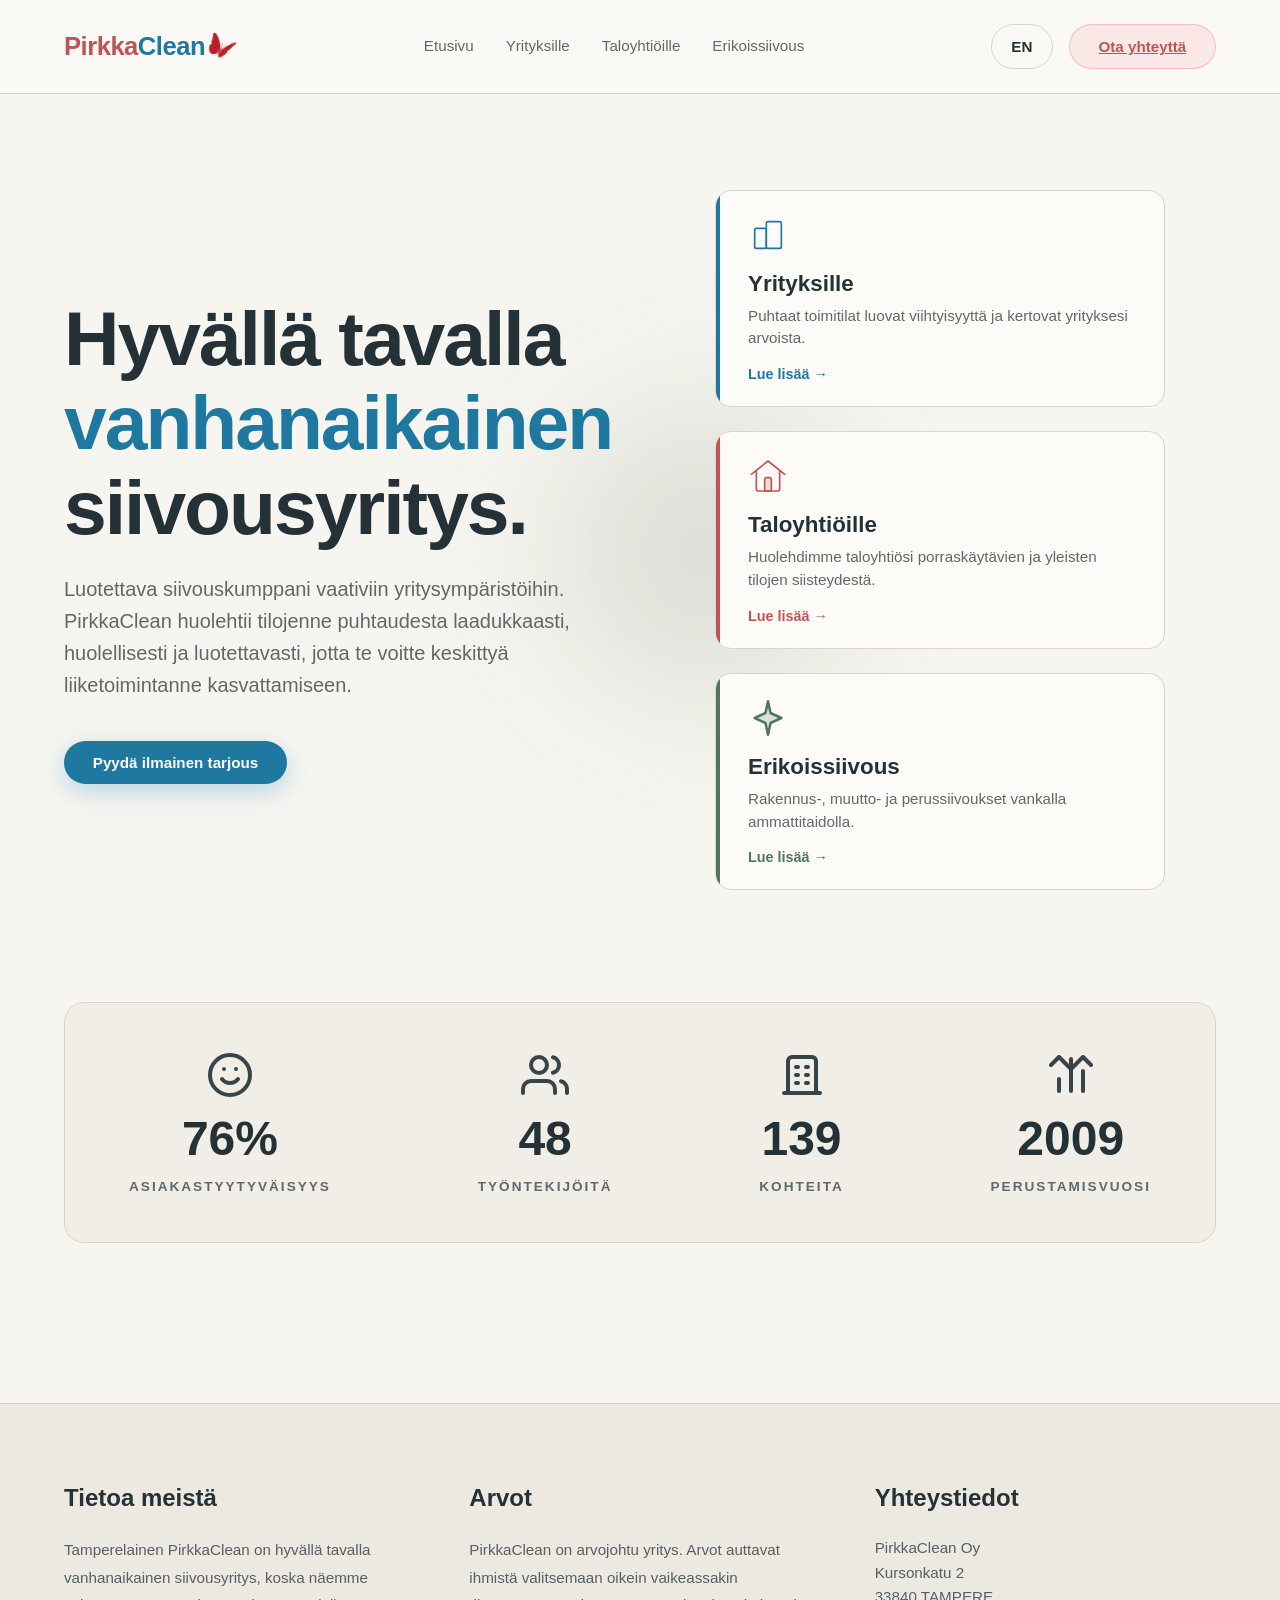
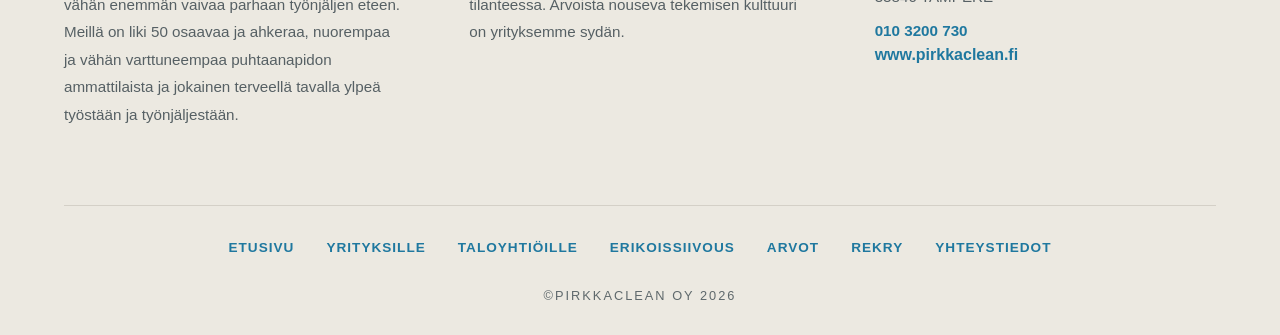
==== commit 00c3e2e1: "Refresh PirkkaClean typography and colors" ====
--- a/index.html
+++ b/index.html
@@ -7,7 +7,6 @@
     <meta name="description" content="Tamperelainen PirkkaClean on hyvällä tavalla vanhanaikainen siivousyritys. Näemme vähän enemmän vaivaa parhaan työnjäljen eteen.">
     <link rel="icon" href="favicon.png" type="image/png">
     <link rel="stylesheet" href="styles.css">
-    <link href="https://fonts.googleapis.com/css2?family=Outfit:wght@300;400;600;800&display=swap" rel="stylesheet">
 </head>
 <body>
     <div class="background-elements">
--- a/styles.css
+++ b/styles.css
@@ -1,89 +1,53 @@
 :root {
-    --pirkka-blue: #00AEEF;
-    --pirkka-red: #EF5B5B;
-    --pirkka-green: #4CAF50;
+    color-scheme: light;
+
+    --pirkka-blue: #1f789f;
+    --pirkka-red: #bd5555;
+    --pirkka-green: #52765b;
     --accent-1: var(--pirkka-blue);
     --accent-2: var(--pirkka-red); 
 
     /* Light Theme (Default) */
-    --bg-main: #ffffff;
-    --text-main: #222222;
-    --text-muted: #666666;
-    
-    --card-bg: #ffffff;
-    --card-border: #e5e5e5;
+    --bg-main: #f7f5f0;
+    --text-main: #243238;
+    --text-muted: #5f696c;
+    
+    --card-bg: #fcfbf8;
+    --card-border: #d9d5cc;
     --card-shadow: none;
     
-    --glass-bg: #ffffff;
-    --glass-border: #e5e5e5;
+    --glass-bg: #faf9f5;
+    --glass-border: #d9d5cc;
     --glass-backdrop: none;
     
-    --heading-color: #222222;
-    --lang-toggle-color: #222222;
-    
-    --stat-bg: #ffffff;
+    --heading-color: #243238;
+    --lang-toggle-color: #243238;
+    
+    --stat-bg: #f0eee7;
     --stat-shadow: none;
-    --stat-heading: #222222;
-    
-    --value-card-bg: #ffffff;
-    --value-card-border: #e5e5e5;
-    
-    --footer-bg: #ffffff;
-    --footer-border: #e5e5e5;
-    --footer-heading: #222222;
-    --footer-text: #666666;
-    --footer-bottom-border: #e5e5e5;
+    --stat-heading: #243238;
+    
+    --value-card-bg: #fcfbf8;
+    --value-card-border: #d9d5cc;
+    
+    --footer-bg: #ece9e1;
+    --footer-border: #d4d0c7;
+    --footer-heading: #243238;
+    --footer-text: #566064;
+    --footer-bottom-border: #d4d0c7;
     
     --blobs-opacity: 0;
 
-    --secondary-btn-color: #222222;
-    --secondary-btn-border: #cccccc;
-    --secondary-btn-hover-bg: #f5f5f5;
-}
-
-@media (prefers-color-scheme: dark) {
-    :root {
-        --bg-main: #0a0a0f;
-        --text-main: #f0f0f5;
-        --text-muted: #a0a0b0;
-        
-        --card-bg: rgba(25, 25, 35, 0.4);
-        --card-border: rgba(255, 255, 255, 0.05);
-        --card-shadow: 0 15px 35px -10px rgba(0, 0, 0, 0.4);
-        
-        --glass-bg: rgba(255, 255, 255, 0.03);
-        --glass-border: rgba(255, 255, 255, 0.05);
-        --glass-backdrop: blur(12px);
-        
-        --heading-color: #ffffff;
-        --lang-toggle-color: var(--text-main);
-        
-        --stat-bg: rgba(25, 25, 35, 0.4);
-        --stat-shadow: 0 15px 35px -10px rgba(0, 0, 0, 0.4);
-        --stat-heading: #ffffff;
-        
-        --value-card-bg: rgba(255, 255, 255, 0.03);
-        --value-card-border: rgba(255, 255, 255, 0.08);
-        
-        --footer-bg: rgba(14, 14, 20, 0.7);
-        --footer-border: rgba(255, 255, 255, 0.05);
-        --footer-heading: #ffffff;
-        --footer-text: var(--text-muted);
-        --footer-bottom-border: rgba(255, 255, 255, 0.05);
-        
-        --blobs-opacity: 0.5;
-
-        --secondary-btn-color: #ffffff;
-        --secondary-btn-border: var(--glass-border);
-        --secondary-btn-hover-bg: var(--glass-bg);
-    }
+    --secondary-btn-color: #243238;
+    --secondary-btn-border: #bdb9b0;
+    --secondary-btn-hover-bg: #ece9e1;
 }
 
 * {
     margin: 0;
     padding: 0;
     box-sizing: border-box;
-    font-family: 'Outfit', sans-serif;
+    font-family: -apple-system, BlinkMacSystemFont, "Segoe UI", Arial, sans-serif;
 }
 
 body {
@@ -272,10 +236,9 @@
 }
 
 .gradient-text {
-    background: linear-gradient(135deg, var(--pirkka-blue), var(--pirkka-red));
-    -webkit-background-clip: text;
-    background-clip: text;
-    -webkit-text-fill-color: transparent;
+    background: none;
+    color: var(--pirkka-blue);
+    -webkit-text-fill-color: currentColor;
 }
 
 .hero-content p {
@@ -310,7 +273,7 @@
 }
 
 .primary-btn:hover, .pulse-hover:hover {
-    background: #3B9AE0;
+    background: #176485;
     transform: translateY(-2px);
     animation: pulse-radiate 1.5s infinite;
 }
@@ -667,7 +630,7 @@
 }
 
 .footer-link-highlight:hover {
-    color: #3B9AE0;
+    color: #176485;
     text-decoration: underline;
 }
 
@@ -1310,7 +1273,7 @@
     border-radius: 10px;
     color: var(--text-main);
     font-size: 1rem;
-    font-family: 'Outfit', sans-serif;
+    font-family: inherit;
     outline: none;
     cursor: pointer;
     transition: border-color 0.2s;
@@ -1411,7 +1374,7 @@
     border-radius: 12px;
     padding: 0.9rem 1.2rem;
     color: var(--text-main);
-    font-family: 'Outfit', sans-serif;
+    font-family: inherit;
     font-size: 0.95rem;
     outline: none;
     transition: border-color 0.2s ease;
@@ -1454,6 +1417,8 @@
 
 /* --- Theme Manual Override Helper Classes --- */
 body.dark-theme {
+    color-scheme: dark;
+
     --bg-main: #0a0a0f;
     --text-main: #f0f0f5;
     --text-muted: #a0a0b0;
@@ -1490,37 +1455,39 @@
 }
 
 body.light-theme {
-    --bg-main: #ffffff;
-    --text-main: #222222;
-    --text-muted: #666666;
-    
-    --card-bg: #ffffff;
-    --card-border: #e5e5e5;
+    color-scheme: light;
+
+    --bg-main: #f7f5f0;
+    --text-main: #243238;
+    --text-muted: #5f696c;
+    
+    --card-bg: #fcfbf8;
+    --card-border: #d9d5cc;
     --card-shadow: none;
     
-    --glass-bg: #ffffff;
-    --glass-border: #e5e5e5;
+    --glass-bg: #faf9f5;
+    --glass-border: #d9d5cc;
     --glass-backdrop: none;
     
-    --heading-color: #222222;
-    --lang-toggle-color: #222222;
-    
-    --stat-bg: #ffffff;
+    --heading-color: #243238;
+    --lang-toggle-color: #243238;
+    
+    --stat-bg: #f0eee7;
     --stat-shadow: none;
-    --stat-heading: #222222;
-    
-    --value-card-bg: #ffffff;
-    --value-card-border: #e5e5e5;
-    
-    --footer-bg: #ffffff;
-    --footer-border: #e5e5e5;
-    --footer-heading: #222222;
-    --footer-text: #666666;
-    --footer-bottom-border: #e5e5e5;
+    --stat-heading: #243238;
+    
+    --value-card-bg: #fcfbf8;
+    --value-card-border: #d9d5cc;
+    
+    --footer-bg: #ece9e1;
+    --footer-border: #d4d0c7;
+    --footer-heading: #243238;
+    --footer-text: #566064;
+    --footer-bottom-border: #d4d0c7;
     
     --blobs-opacity: 0;
 
-    --secondary-btn-color: #222222;
-    --secondary-btn-border: #cccccc;
-    --secondary-btn-hover-bg: #f5f5f5;
-}
+    --secondary-btn-color: #243238;
+    --secondary-btn-border: #bdb9b0;
+    --secondary-btn-hover-bg: #ece9e1;
+}
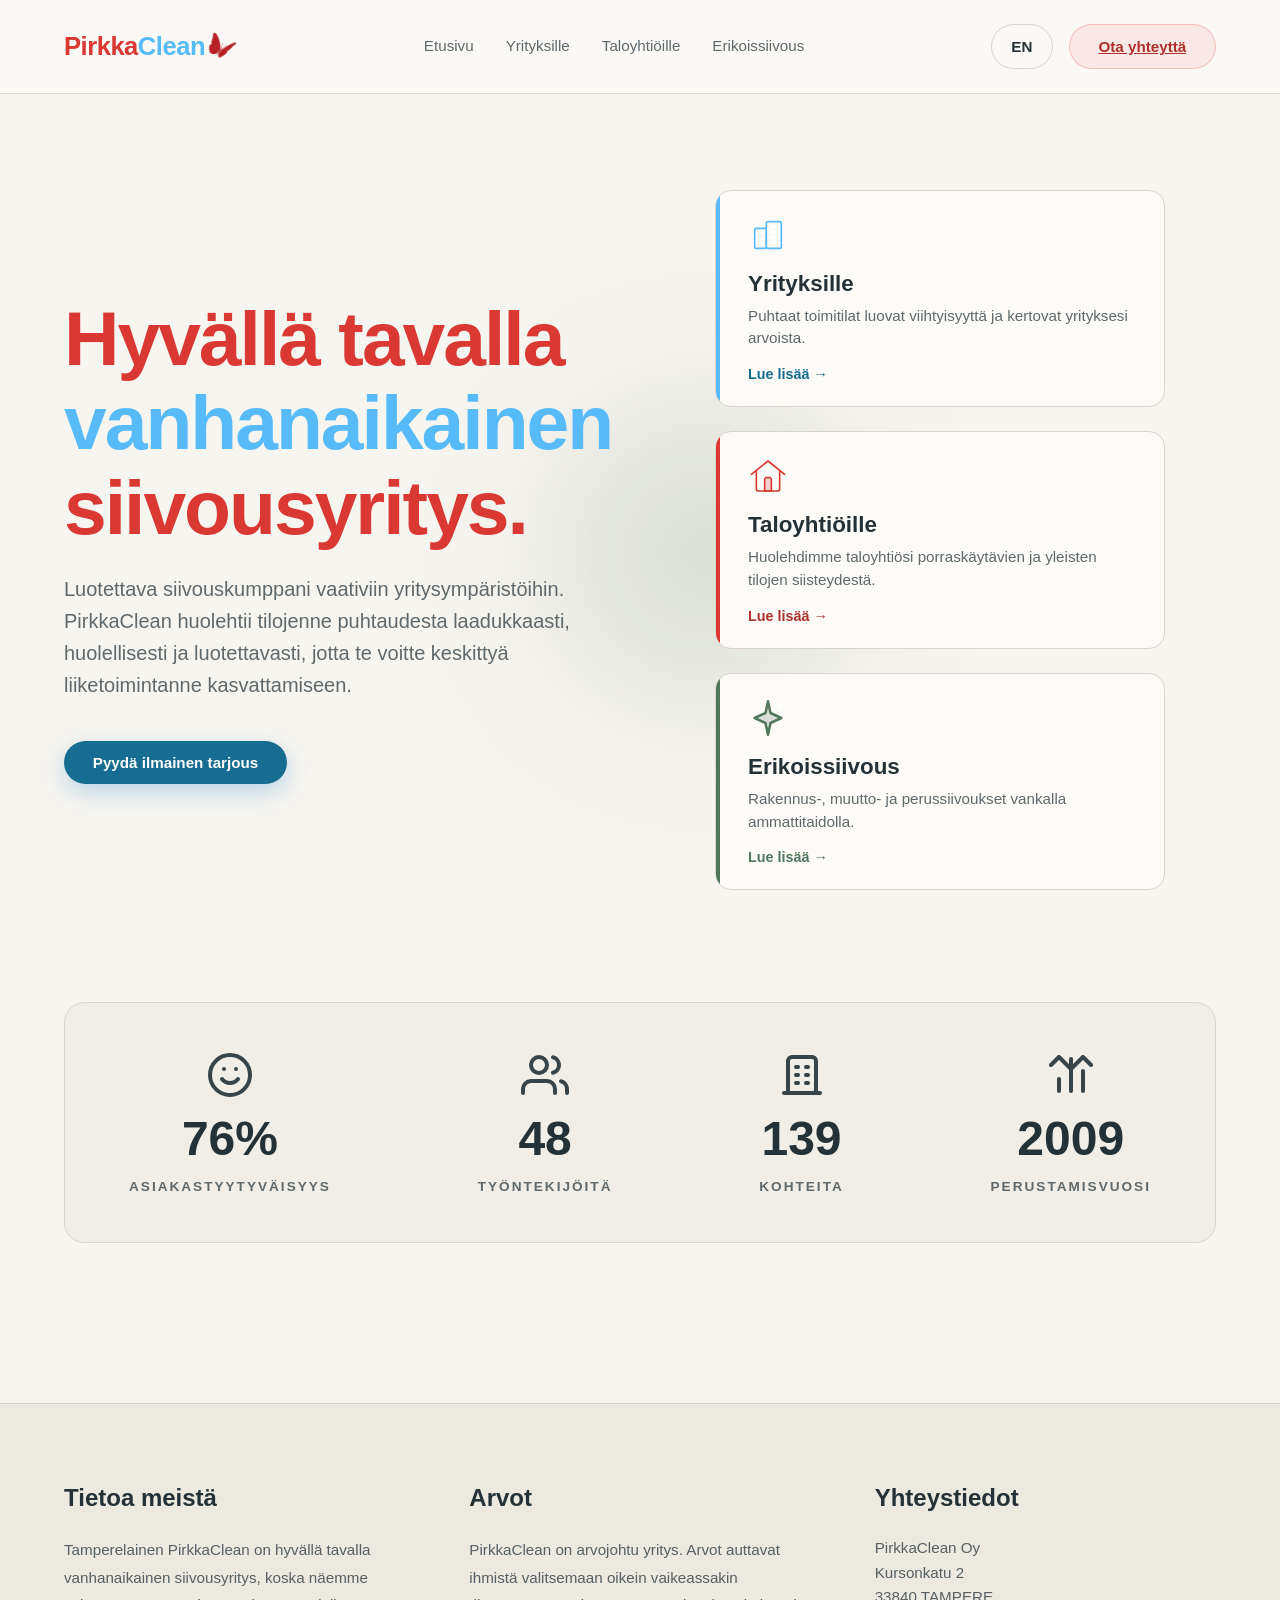
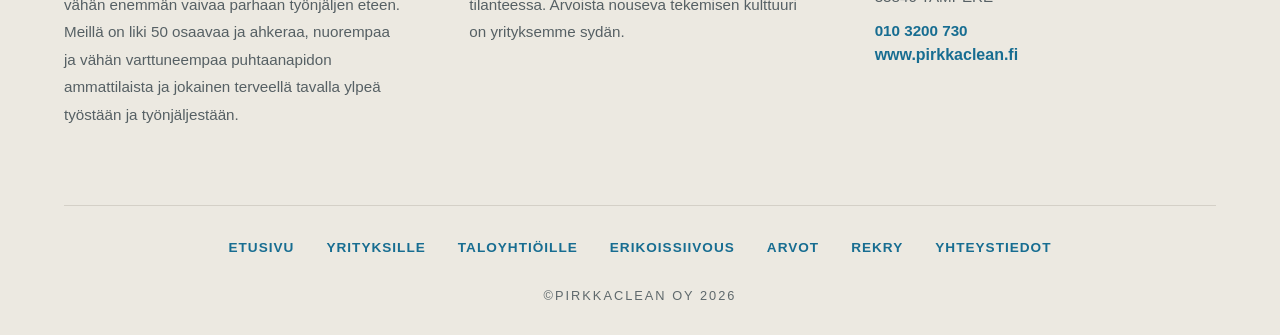
==== commit ed9da051: "Link homepage quote CTA to contact form" ====
--- a/index.html
+++ b/index.html
@@ -39,7 +39,7 @@
             <h1 class="animate-up" data-i18n="hero_title">Hyvällä tavalla <br><span class="gradient-text">vanhanaikainen</span> <br>siivousyritys.</h1>
             <p class="animate-up delay-1" data-i18n="hero_desc">Luotettava siivouskumppani vaativiin yritysympäristöihin. PirkkaClean huolehtii tilojenne puhtaudesta laadukkaasti, huolellisesti ja luotettavasti, jotta te voitte keskittyä liiketoimintanne kasvattamiseen.</p>
             <div class="button-group animate-up delay-2">
-                <button class="primary-btn pulse-hover" data-i18n="btn_quote">Pyydä ilmainen tarjous</button>
+                <a href="yhteystiedot.html#yhteydenotto" class="primary-btn pulse-hover" data-i18n="btn_quote">Pyydä ilmainen tarjous</a>
             </div>
         </div>
         
--- a/styles.css
+++ b/styles.css
@@ -1,9 +1,11 @@
 :root {
     color-scheme: light;
 
-    --pirkka-blue: #1f789f;
-    --pirkka-red: #bd5555;
+    --pirkka-blue: #58bbf9;
+    --pirkka-red: #da3832;
     --pirkka-green: #52765b;
+    --pirkka-blue-text: #176d91;
+    --pirkka-red-text: #ae302c;
     --accent-1: var(--pirkka-blue);
     --accent-2: var(--pirkka-red); 
 
@@ -202,7 +204,7 @@
 
 .cta-btn {
     background: rgba(239, 91, 91, 0.1);
-    color: var(--pirkka-red);
+    color: var(--pirkka-red-text);
     border: 1px solid rgba(239, 91, 91, 0.3);
 }
 
@@ -235,6 +237,10 @@
     letter-spacing: -2px;
 }
 
+.hero-content h1 {
+    color: var(--pirkka-red);
+}
+
 .gradient-text {
     background: none;
     color: var(--pirkka-blue);
@@ -255,9 +261,11 @@
 }
 
 .primary-btn {
-    background: var(--pirkka-blue);
+    background: var(--pirkka-blue-text);
     color: white;
     box-shadow: 0 8px 25px rgba(46, 140, 207, 0.3);
+    display: inline-block;
+    text-decoration: none;
 }
 
 @keyframes pulse-radiate {
@@ -418,8 +426,8 @@
     transition: opacity 0.3s ease;
 }
 
-.card-blue .card-link { color: var(--pirkka-blue); }
-.card-red .card-link { color: var(--pirkka-red); }
+.card-blue .card-link { color: var(--pirkka-blue-text); }
+.card-red .card-link { color: var(--pirkka-red-text); }
 .card-green .card-link { color: var(--pirkka-green); }
 
 .card-link:hover {
@@ -556,7 +564,7 @@
 
 .value-card h4 {
     font-size: 1.3rem;
-    color: var(--pirkka-blue);
+    color: var(--pirkka-blue-text);
     margin-bottom: 1rem;
 }
 
@@ -612,7 +620,7 @@
 }
 
 .footer-address-link:hover {
-    color: var(--pirkka-blue);
+    color: var(--pirkka-blue-text);
 }
 
 .footer-address-link p {
@@ -621,7 +629,7 @@
 }
 
 .footer-link-highlight {
-    color: var(--pirkka-blue);
+    color: var(--pirkka-blue-text);
     text-decoration: none;
     font-weight: 600;
     transition: color 0.3s ease;
@@ -654,7 +662,7 @@
 }
 
 .footer-nav a {
-    color: var(--pirkka-blue);
+    color: var(--pirkka-blue-text);
     text-decoration: none;
     font-size: 0.85rem;
     font-weight: 700;
@@ -982,7 +990,7 @@
 .team-title {
     font-size: 0.88rem;
     font-weight: 500;
-    color: var(--pirkka-blue);
+    color: var(--pirkka-blue-text);
     text-transform: uppercase;
     letter-spacing: 0.5px;
     margin-bottom: 0.6rem;
@@ -1007,7 +1015,7 @@
 }
 
 .team-contact-link:hover {
-    color: var(--pirkka-blue);
+    color: var(--pirkka-blue-text);
 }
 
 /* Address section */
@@ -1087,7 +1095,7 @@
     transition: color 0.2s ease;
 }
 .footer-heading-link:hover h3 {
-    color: var(--pirkka-blue);
+    color: var(--pirkka-blue-text);
 }
 
 /* About / Values Page */
@@ -1105,7 +1113,7 @@
     font-weight: 600;
     text-transform: uppercase;
     letter-spacing: 2px;
-    color: var(--pirkka-blue);
+    color: var(--pirkka-blue-text);
     margin-bottom: 0.5rem;
 }
 
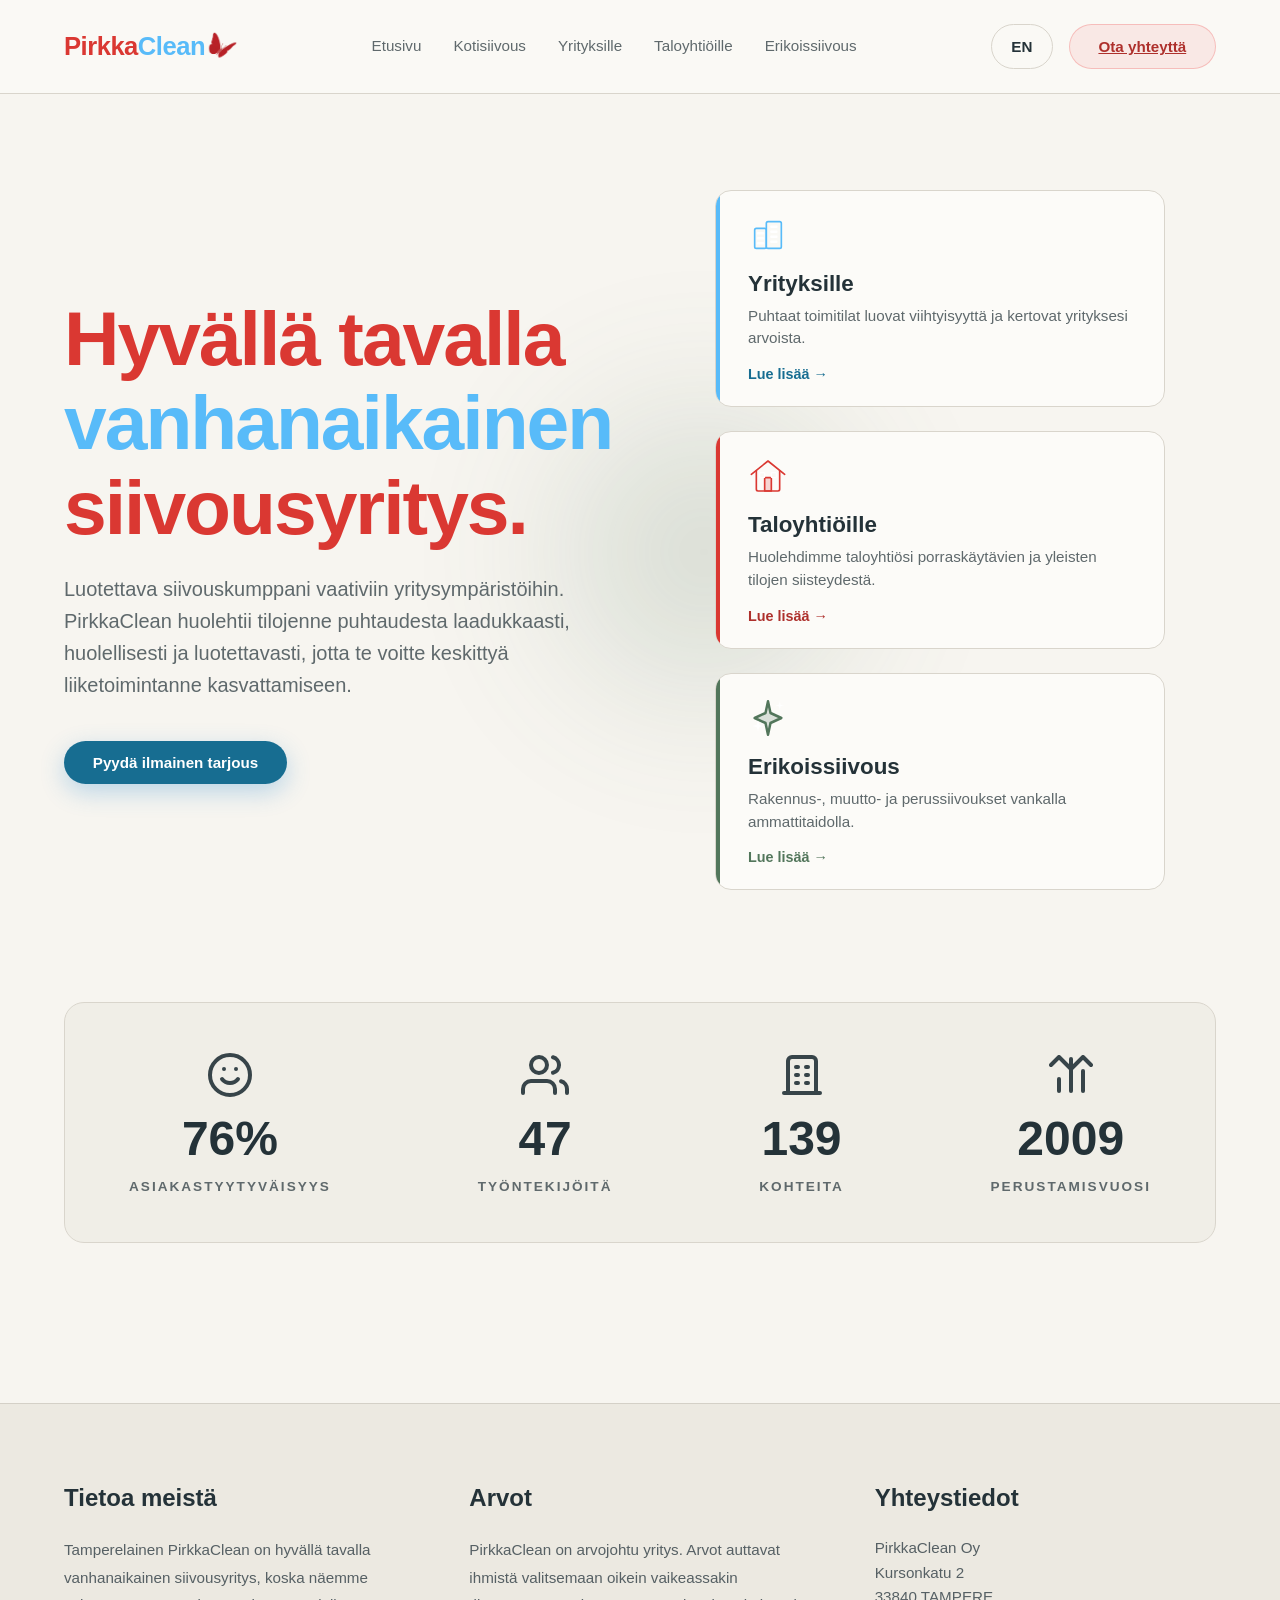
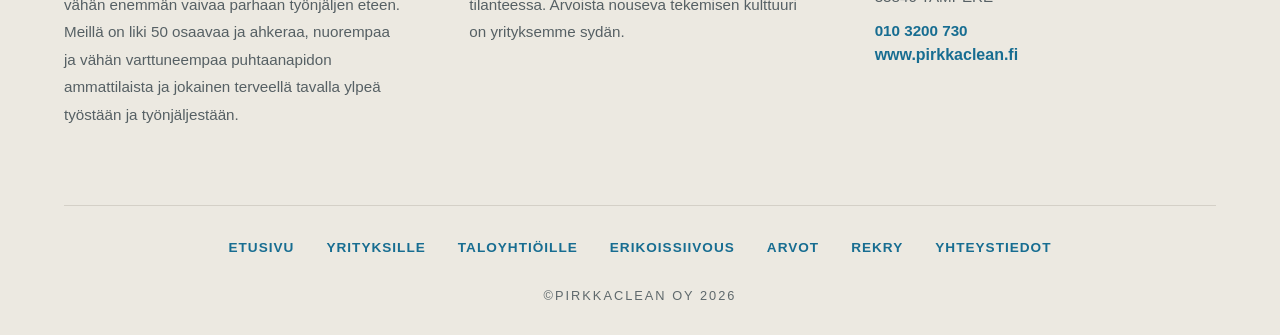
==== commit af8623cb: "Add redesigned home-cleaning page and price calculator" ====
--- a/index.html
+++ b/index.html
@@ -24,6 +24,7 @@
         </a>
         <ul class="nav-links">
             <li><a href="index.html" data-i18n="nav_home">Etusivu</a></li>
+            <li><a href="kotisiivous.html" data-i18n="nav_home_cleaning">Kotisiivous</a></li>
             <li><a href="yrityksille.html" data-i18n="nav_business">Yrityksille</a></li>
             <li><a href="taloyhtioille.html" data-i18n="nav_housing">Taloyhtiöille</a></li>
             <li><a href="erikoissiivous.html" data-i18n="nav_special">Erikoissiivous</a></li>
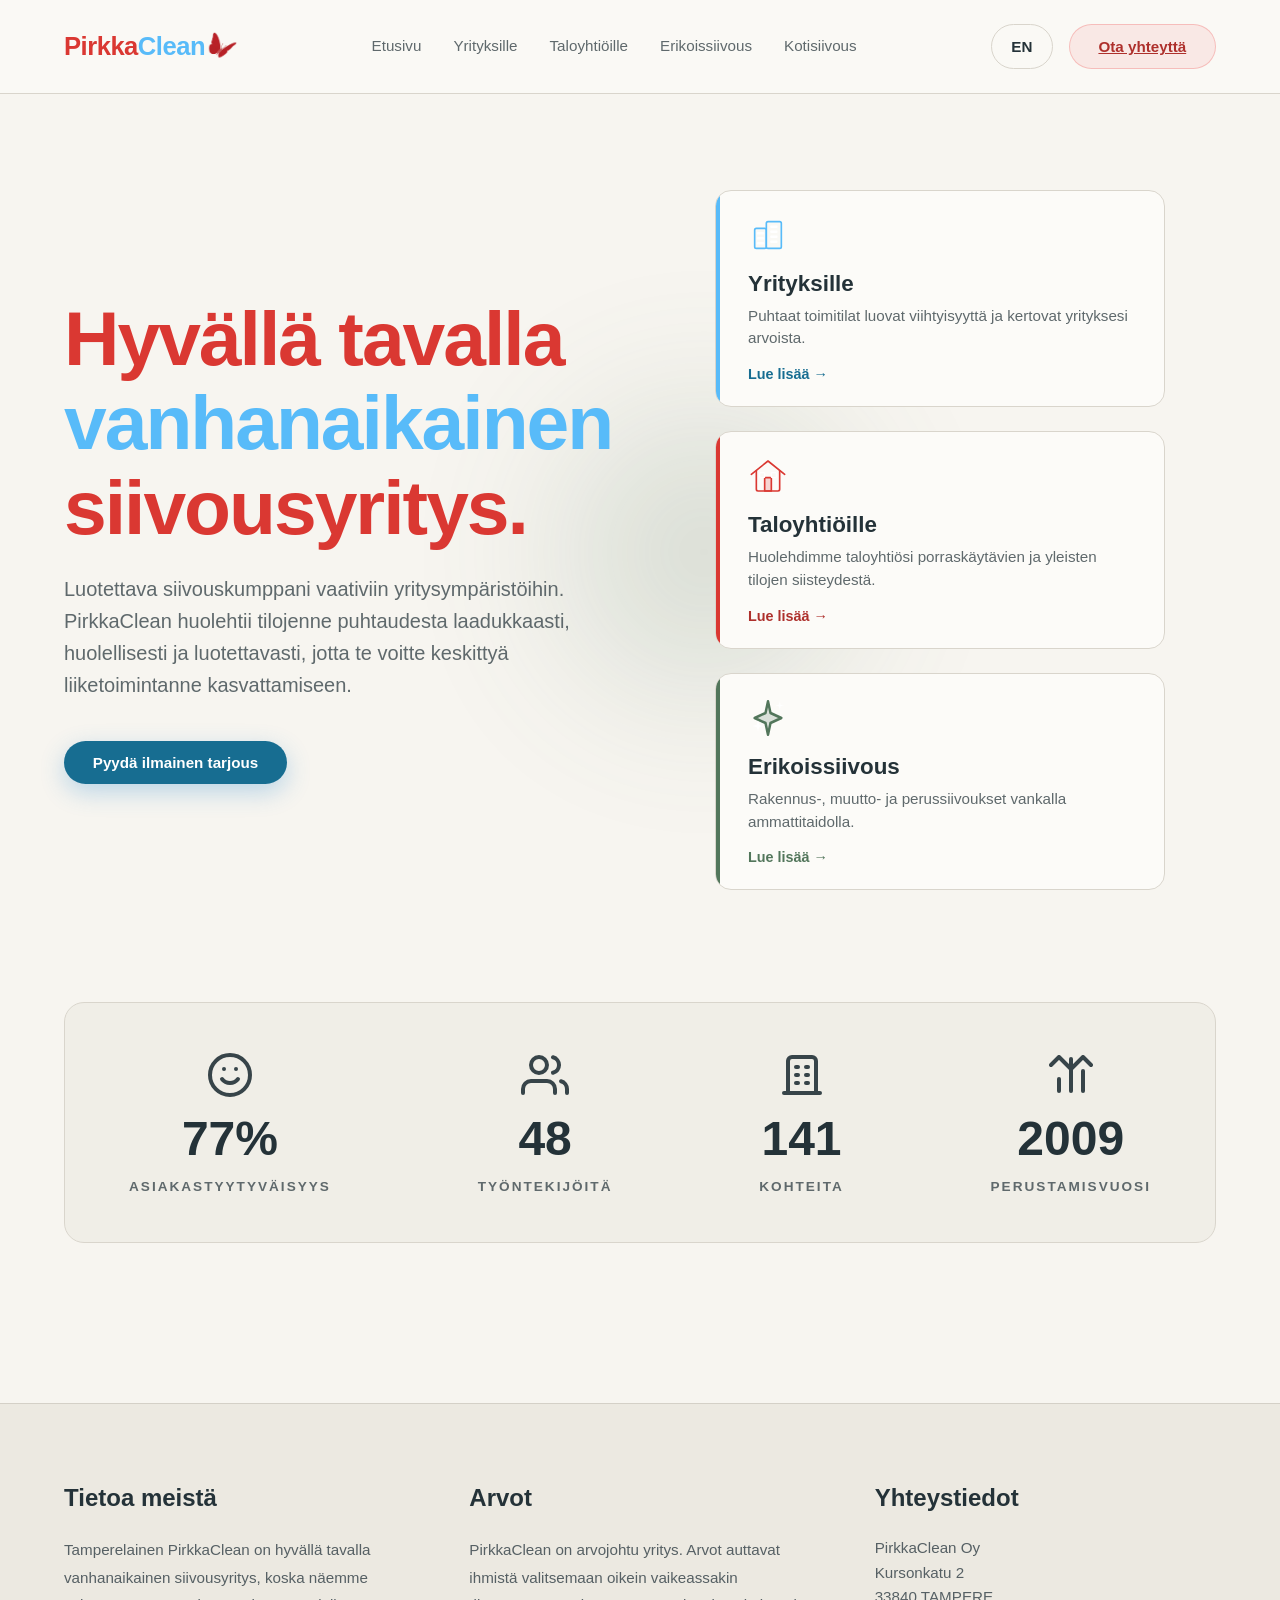
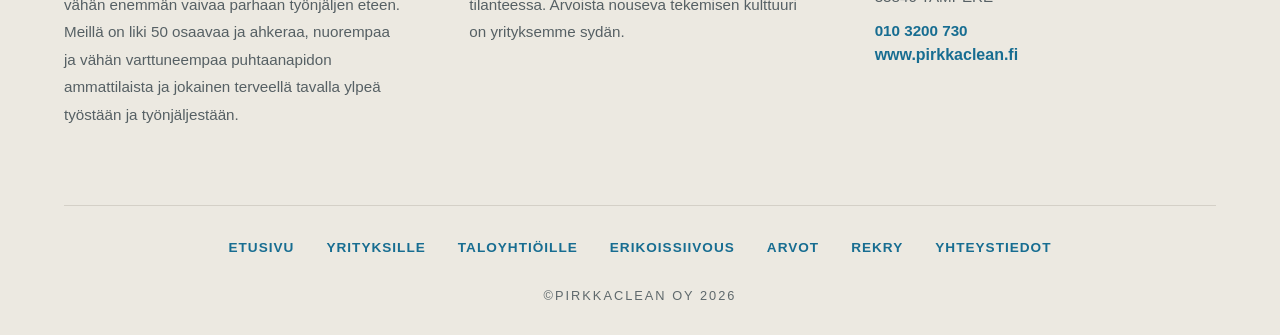
==== commit 0fd394fd: "Forge: move home cleaning beside specialty cleaning" ====
--- a/index.html
+++ b/index.html
@@ -24,10 +24,10 @@
         </a>
         <ul class="nav-links">
             <li><a href="index.html" data-i18n="nav_home">Etusivu</a></li>
-            <li><a href="kotisiivous.html" data-i18n="nav_home_cleaning">Kotisiivous</a></li>
             <li><a href="yrityksille.html" data-i18n="nav_business">Yrityksille</a></li>
             <li><a href="taloyhtioille.html" data-i18n="nav_housing">Taloyhtiöille</a></li>
             <li><a href="erikoissiivous.html" data-i18n="nav_special">Erikoissiivous</a></li>
+            <li><a href="kotisiivous.html" data-i18n="nav_home_cleaning">Kotisiivous</a></li>
         </ul>
         <div class="nav-actions">
             <button class="lang-toggle" id="lang-btn">EN</button>
--- a/styles.css
+++ b/styles.css
@@ -842,6 +842,21 @@
     line-height: 1.7;
     font-weight: 300;
     max-width: 640px;
+}
+
+.contact-quick-actions {
+    display: flex;
+    flex-wrap: wrap;
+    align-items: center;
+    gap: 1rem 1.5rem;
+}
+
+.contact-whatsapp-link,
+.contact-email-link {
+    color: var(--pirkka-blue-text);
+    font-weight: 700;
+    overflow-wrap: anywhere;
+    text-underline-offset: 4px;
 }
 
 .contact-cta-btn {
@@ -1376,6 +1391,7 @@
 }
 
 .form-group input,
+.form-group select,
 .form-group textarea {
     background: var(--glass-bg);
     border: 1px solid var(--glass-border);
@@ -1396,8 +1412,31 @@
 }
 
 .form-group input:focus,
+.form-group select:focus,
 .form-group textarea:focus {
     border-color: var(--pirkka-blue);
+}
+
+.contact-form-note,
+.form-success {
+    margin: 0;
+    text-align: center;
+    font-size: 0.85rem;
+    line-height: 1.5;
+}
+
+.form-success[data-state="success"] { color: var(--pirkka-green); font-weight: 700; }
+.form-success[data-state="error"] { color: var(--pirkka-red-text); font-weight: 700; }
+
+.stl-honeypot {
+    position: absolute !important;
+    left: -9999px !important;
+    width: 1px !important;
+    height: 1px !important;
+}
+
+.whatsapp-float {
+    display: none;
 }
 
 /* Responsive */
@@ -1420,6 +1459,28 @@
 
     .form-row {
         grid-template-columns: 1fr;
+    }
+
+    .contact-quick-actions {
+        align-items: flex-start;
+        flex-direction: column;
+    }
+
+    .whatsapp-float {
+        position: fixed;
+        z-index: 1000;
+        right: 16px;
+        bottom: max(16px, env(safe-area-inset-bottom));
+        display: inline-flex;
+        min-height: 52px;
+        align-items: center;
+        justify-content: center;
+        padding: 0 20px;
+        border-radius: 999px;
+        background: var(--pirkka-green);
+        color: #fff;
+        font-weight: 800;
+        text-decoration: none;
     }
 }
 
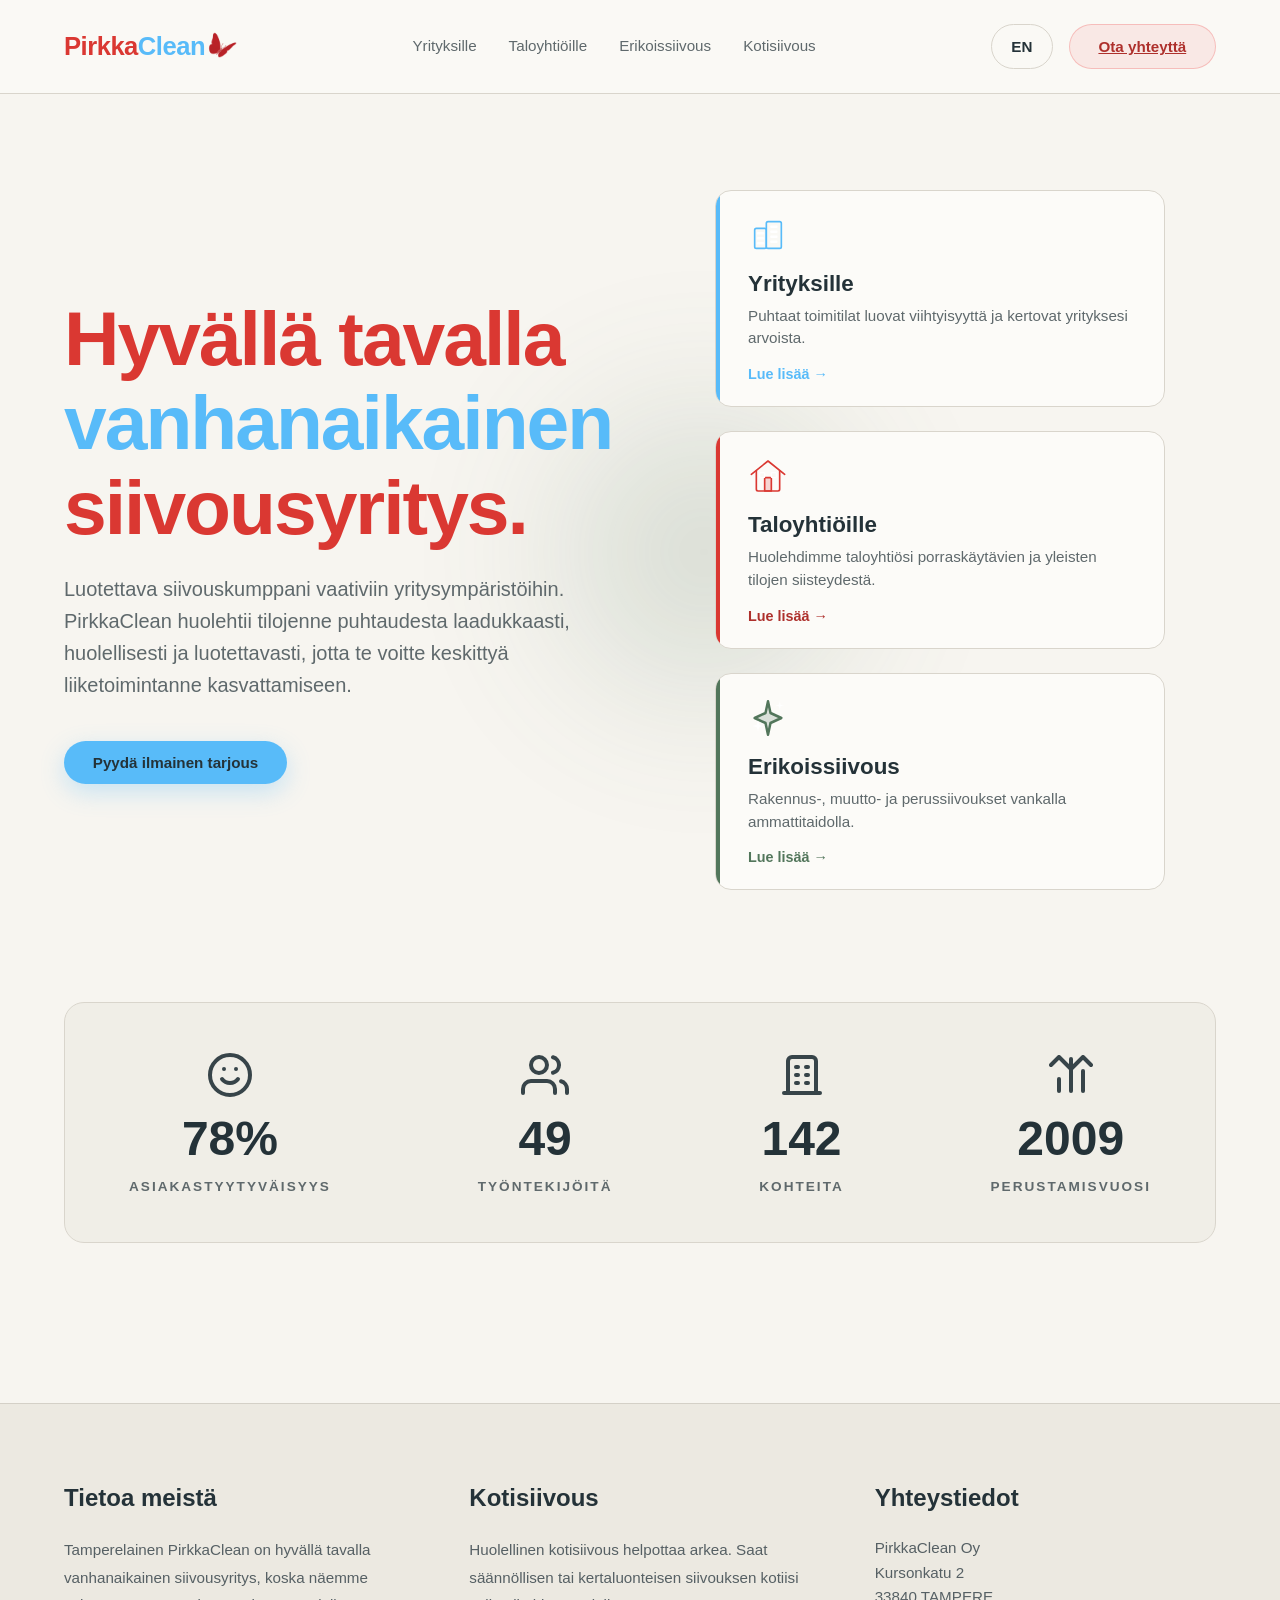
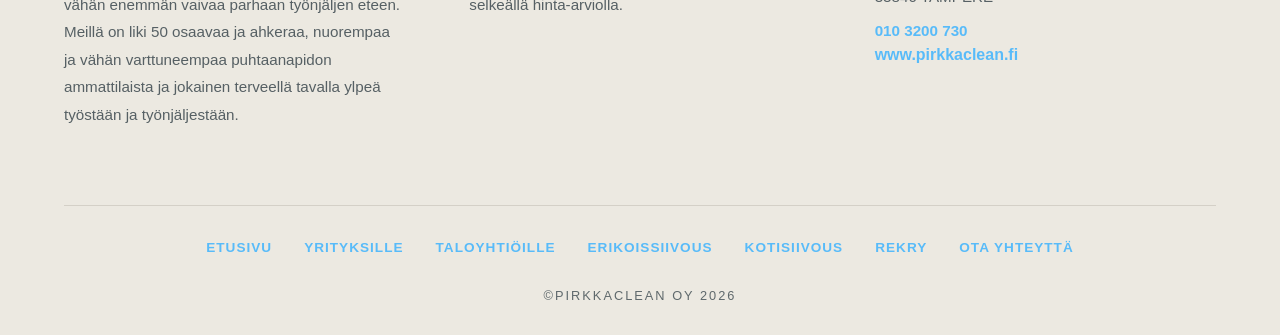
==== commit 34a09ffc: "feat: polish responsive service pages and pricing" ====
--- a/index.html
+++ b/index.html
@@ -5,7 +5,7 @@
     <meta name="viewport" content="width=device-width, initial-scale=1.0">
     <title>PirkkaClean - Hyvällä tavalla vanhanaikainen siivousyritys</title>
     <meta name="description" content="Tamperelainen PirkkaClean on hyvällä tavalla vanhanaikainen siivousyritys. Näemme vähän enemmän vaivaa parhaan työnjäljen eteen.">
-    <link rel="icon" href="favicon.png" type="image/png">
+    <link rel="icon" href="favicon.svg" type="image/svg+xml">
     <link rel="stylesheet" href="styles.css">
 </head>
 <body>
@@ -22,15 +22,15 @@
             </span>
             <span class="logo-dot"></span>
         </a>
-        <ul class="nav-links">
-            <li><a href="index.html" data-i18n="nav_home">Etusivu</a></li>
+        <ul class="nav-links" id="primary-navigation">
             <li><a href="yrityksille.html" data-i18n="nav_business">Yrityksille</a></li>
             <li><a href="taloyhtioille.html" data-i18n="nav_housing">Taloyhtiöille</a></li>
             <li><a href="erikoissiivous.html" data-i18n="nav_special">Erikoissiivous</a></li>
             <li><a href="kotisiivous.html" data-i18n="nav_home_cleaning">Kotisiivous</a></li>
         </ul>
         <div class="nav-actions">
-            <button class="lang-toggle" id="lang-btn">EN</button>
+            <button class="menu-toggle" type="button" aria-expanded="false" aria-controls="primary-navigation" aria-label="Avaa valikko"><span></span><span></span><span></span></button>
+            <button class="lang-toggle" id="lang-btn" type="button">EN</button>
             <a href="yhteystiedot.html" class="cta-btn" data-i18n="nav_contact">Ota yhteyttä</a>
         </div>
     </nav>
@@ -149,8 +149,8 @@
                 <p data-i18n="footer_about_text">Tamperelainen PirkkaClean on hyvällä tavalla vanhanaikainen siivousyritys, koska näemme vähän enemmän vaivaa parhaan työnjäljen eteen. Meillä on liki 50 osaavaa ja ahkeraa, nuorempaa ja vähän varttuneempaa puhtaanapidon ammattilaista ja jokainen terveellä tavalla ylpeä työstään ja työnjäljestään.</p>
             </div>
             <div class="footer-column">
-                <a href="arvot.html" class="footer-heading-link"><h3 data-i18n="footer_values_title">Arvot</h3></a>
-                <p data-i18n="footer_values_text">PirkkaClean on arvojohtu yritys. Arvot auttavat ihmistä valitsemaan oikein vaikeassakin tilanteessa. Arvoista nouseva tekemisen kulttuuri on yrityksemme sydän.</p>
+                <a href="kotisiivous.html" class="footer-heading-link"><h3 data-i18n="nav_home_cleaning">Kotisiivous</h3></a>
+                <p data-i18n="footer_home_cleaning_text">Huolellinen kotisiivous helpottaa arkea. Saat säännöllisen tai kertaluonteisen siivouksen kotiisi selkeällä hinta-arviolla.</p>
             </div>
             <div class="footer-column">
                 <h3 data-i18n="footer_contact_title">Yhteystiedot</h3>
@@ -170,7 +170,7 @@
                 <li><a href="yrityksille.html" data-i18n="nav_business">YRITYKSILLE</a></li>
                 <li><a href="taloyhtioille.html" data-i18n="nav_housing">TALOYHTIÖILLE</a></li>
                 <li><a href="erikoissiivous.html" data-i18n="nav_special">ERIKOISSIIVOUS</a></li>
-                <li><a href="arvot.html" data-i18n="nav_values">ARVOT</a></li>
+                <li><a href="kotisiivous.html" data-i18n="nav_home_cleaning">KOTISIIVOUS</a></li>
                 <li><a href="rekry.html" data-i18n="nav_rekry">REKRY</a></li>
                 <li><a href="yhteystiedot.html" data-i18n="nav_contact">YHTEYSTIEDOT</a></li>
             </ul>
@@ -178,6 +178,6 @@
         </div>
     </footer>
 
-    <script src="script.js"></script>
+    <script src="script.js" defer></script>
 </body>
 </html>
--- a/styles.css
+++ b/styles.css
@@ -4,7 +4,7 @@
     --pirkka-blue: #58bbf9;
     --pirkka-red: #da3832;
     --pirkka-green: #52765b;
-    --pirkka-blue-text: #176d91;
+    --pirkka-blue-text: var(--pirkka-blue);
     --pirkka-red-text: #ae302c;
     --accent-1: var(--pirkka-blue);
     --accent-2: var(--pirkka-red); 
@@ -50,6 +50,10 @@
     padding: 0;
     box-sizing: border-box;
     font-family: -apple-system, BlinkMacSystemFont, "Segoe UI", Arial, sans-serif;
+}
+
+html {
+    scroll-padding-top: 110px;
 }
 
 body {
@@ -148,13 +152,55 @@
     color: var(--pirkka-blue);
 }
 
+@keyframes butterfly-land {
+    0% {
+        opacity: 0;
+        transform: translate3d(-118px, 18px, 0) rotate(-12deg) scale(0.72);
+    }
+    34% {
+        opacity: 1;
+        transform: translate3d(-72px, -9px, 0) rotate(10deg) scale(0.86);
+    }
+    68% {
+        transform: translate3d(-24px, 5px, 0) rotate(-7deg) scale(0.96);
+    }
+    88% {
+        transform: translate3d(3px, -2px, 0) rotate(3deg) scale(1.02);
+    }
+    100% {
+        opacity: 1;
+        transform: translate3d(0, 0, 0) rotate(0) scale(1);
+    }
+}
+
+@keyframes butterfly-wings {
+    0%, 100% { transform: scaleX(1); }
+    10%, 30%, 50%, 70% { transform: scaleX(0.38); }
+    20%, 40%, 60%, 80% { transform: scaleX(1); }
+    90% { transform: scaleX(0.78); }
+}
+
 .logo-dot {
     display: inline-block;
     width: 30px;
     height: 30px;
-    background: url('images/pirkkaclean-butterfly-red.png') no-repeat center / contain;
     margin-left: -6px;
     flex: 0 0 auto;
+    transform-origin: 46% 54%;
+    animation: butterfly-land 980ms cubic-bezier(0.22, 0.8, 0.28, 1) 140ms both;
+    will-change: transform, opacity;
+    perspective: 80px;
+}
+
+.logo-dot::before {
+    content: "";
+    display: block;
+    width: 100%;
+    height: 100%;
+    background: url('images/pirkkaclean-butterfly-red-160.png') no-repeat center / contain;
+    transform-origin: 50% 55%;
+    animation: butterfly-wings 980ms ease-in-out 140ms both;
+    will-change: transform;
 }
 
 .nav-links {
@@ -179,6 +225,46 @@
     display: flex;
     align-items: center;
     gap: 1rem;
+}
+
+.menu-toggle {
+    display: none;
+    width: 44px;
+    height: 44px;
+    padding: 0;
+    place-content: center;
+    gap: 5px;
+    color: var(--text-main);
+    background: transparent;
+    border: 0;
+    cursor: pointer;
+}
+
+.menu-toggle span {
+    display: block;
+    width: 23px;
+    height: 2px;
+    background: currentColor;
+    transform-origin: center;
+    transition: transform 180ms ease, opacity 180ms ease;
+}
+
+.menu-toggle:focus-visible,
+.lang-toggle:focus-visible {
+    outline: 3px solid var(--pirkka-blue);
+    outline-offset: 3px;
+}
+
+.glass-nav.is-menu-open .menu-toggle span:nth-child(1) {
+    transform: translateY(7px) rotate(45deg);
+}
+
+.glass-nav.is-menu-open .menu-toggle span:nth-child(2) {
+    opacity: 0;
+}
+
+.glass-nav.is-menu-open .menu-toggle span:nth-child(3) {
+    transform: translateY(-7px) rotate(-45deg);
 }
 
 .cta-btn, .primary-btn, .secondary-btn, .lang-toggle {
@@ -191,6 +277,40 @@
     border: none;
 }
 
+/* Tactile press feedback for real buttons and button-style links. */
+:is(
+    button:not(:disabled),
+    .cta-btn,
+    .primary-btn,
+    .secondary-btn,
+    .btn,
+    .home-primary,
+    .result-action,
+    .reply-card-action,
+    .whatsapp-float
+) {
+    transform-origin: center;
+    transition-property: transform, background-color, color, border-color, opacity;
+    transition-duration: 240ms, 180ms, 180ms, 180ms, 180ms;
+    transition-timing-function: cubic-bezier(0.34, 1.56, 0.64, 1), ease, ease, ease, ease;
+}
+
+:is(
+    button:not(:disabled),
+    .cta-btn,
+    .primary-btn,
+    .secondary-btn,
+    .btn,
+    .home-primary,
+    .result-action,
+    .reply-card-action,
+    .whatsapp-float
+):active {
+    transform: scale(0.95) !important;
+    transition-duration: 70ms;
+    transition-timing-function: ease-out;
+}
+
 .lang-toggle {
     padding: 0.8rem 1.2rem;
     background: transparent;
@@ -200,6 +320,165 @@
 
 .lang-toggle:hover {
     background: var(--glass-bg);
+    color: var(--lang-toggle-color);
+}
+
+/* Shared fixed-choice dropdowns. The native select remains in the form for
+   submission and validation; this layer provides consistent interaction. */
+.custom-select-native {
+    position: absolute !important;
+    width: 1px !important;
+    height: 1px !important;
+    padding: 0 !important;
+    margin: -1px !important;
+    overflow: hidden !important;
+    clip: rect(0 0 0 0) !important;
+    clip-path: inset(50%) !important;
+    white-space: nowrap !important;
+    border: 0 !important;
+    opacity: 0 !important;
+}
+
+.custom-select {
+    position: relative;
+    width: 100%;
+}
+
+.custom-select-trigger {
+    display: flex;
+    align-items: center;
+    justify-content: space-between;
+    gap: 16px;
+    width: 100%;
+    min-height: 54px;
+    padding: 0 16px;
+    background: #eeece5;
+    color: #243238;
+    border: 2px solid transparent;
+    border-radius: 0;
+    font: inherit;
+    font-size: 16px;
+    font-weight: 750;
+    line-height: 1.25;
+    text-align: left;
+    cursor: pointer;
+}
+
+.custom-select-trigger:hover {
+    background: #e4e8e5;
+}
+
+.custom-select-trigger:focus-visible,
+.custom-select.is-open .custom-select-trigger {
+    outline: 3px solid rgba(88, 187, 249, 0.3);
+    outline-offset: 0;
+    border-color: #58bbf9;
+}
+
+.custom-select-trigger.is-placeholder {
+    color: #5f696c;
+    font-weight: 650;
+}
+
+.custom-select-value {
+    min-width: 0;
+    overflow-wrap: anywhere;
+}
+
+.custom-select-chevron {
+    flex: 0 0 10px;
+    width: 10px;
+    height: 10px;
+    border-right: 2px solid currentColor;
+    border-bottom: 2px solid currentColor;
+    transform: translateY(-3px) rotate(45deg);
+    transition: transform 180ms ease;
+}
+
+.custom-select.is-open .custom-select-chevron {
+    transform: translateY(3px) rotate(225deg);
+}
+
+.custom-select-popover {
+    position: absolute;
+    z-index: 180;
+    top: calc(100% + 6px);
+    left: 0;
+    right: 0;
+    max-height: 280px;
+    overflow-y: auto;
+    overscroll-behavior: contain;
+    padding: 6px;
+    background: #fcfbf8;
+    border: 2px solid #243238;
+}
+
+.custom-select.opens-up .custom-select-popover {
+    top: auto;
+    bottom: calc(100% + 6px);
+}
+
+.custom-select-popover[hidden] {
+    display: none;
+}
+
+.custom-select-option {
+    display: flex;
+    align-items: center;
+    justify-content: space-between;
+    gap: 16px;
+    width: 100%;
+    min-height: 52px;
+    padding: 12px 14px;
+    background: transparent;
+    color: #243238;
+    border: 0;
+    border-radius: 0;
+    font: inherit;
+    font-size: 16px;
+    font-weight: 650;
+    line-height: 1.3;
+    text-align: left;
+    cursor: pointer;
+}
+
+.custom-select-option::after {
+    content: "";
+    flex: 0 0 9px;
+    width: 9px;
+    height: 9px;
+    background: #58bbf9;
+    opacity: 0;
+    transform: rotate(45deg);
+}
+
+.custom-select-option:hover,
+.custom-select-option:focus-visible {
+    outline: 0;
+    background: #e4e8e5;
+}
+
+.custom-select-option.is-selected {
+    background: #cceafd;
+    font-weight: 800;
+}
+
+.custom-select-option.is-selected:disabled {
+    background: #eeece5;
+    font-weight: 650;
+}
+
+.custom-select-option.is-selected::after {
+    opacity: 1;
+}
+
+.custom-select-option:disabled {
+    color: #6d777a;
+    cursor: default;
+}
+
+.custom-select-option:disabled::after {
+    display: none;
 }
 
 .cta-btn {
@@ -262,26 +541,26 @@
 
 .primary-btn {
     background: var(--pirkka-blue-text);
-    color: white;
-    box-shadow: 0 8px 25px rgba(46, 140, 207, 0.3);
+    color: var(--text-main);
+    box-shadow: 0 8px 25px rgba(88, 187, 249, 0.3);
     display: inline-block;
     text-decoration: none;
 }
 
 @keyframes pulse-radiate {
     0% {
-        box-shadow: 0 0 0 0 rgba(46, 140, 207, 0.7);
+        box-shadow: 0 0 0 0 rgba(88, 187, 249, 0.7);
     }
     70% {
-        box-shadow: 0 0 0 15px rgba(46, 140, 207, 0);
+        box-shadow: 0 0 0 15px rgba(88, 187, 249, 0);
     }
     100% {
-        box-shadow: 0 0 0 0 rgba(46, 140, 207, 0);
+        box-shadow: 0 0 0 0 rgba(88, 187, 249, 0);
     }
 }
 
 .primary-btn:hover, .pulse-hover:hover {
-    background: #176485;
+    background: var(--pirkka-blue);
     transform: translateY(-2px);
     animation: pulse-radiate 1.5s infinite;
 }
@@ -519,6 +798,21 @@
     gap: 1rem;
 }
 
+.service-page { --service-accent: var(--pirkka-blue-text); }
+.service-business,
+.service-special { --service-accent: var(--pirkka-red); }
+.service-housing,
+.service-home { --service-accent: var(--pirkka-blue-text); }
+.service-page .section-title { color: var(--service-accent); }
+.service-page .feature-list li::before {
+    content: "";
+    flex: 0 0 9px;
+    width: 9px;
+    height: 9px;
+    background: var(--service-accent);
+    transform: rotate(45deg);
+}
+
 .section-image {
     flex: 1;
     min-height: 400px;
@@ -638,7 +932,7 @@
 }
 
 .footer-link-highlight:hover {
-    color: #176485;
+    color: var(--pirkka-blue);
     text-decoration: underline;
 }
 
@@ -706,7 +1000,55 @@
         width: 100%;
     }
     
+    .menu-toggle {
+        display: grid;
+    }
+
     .nav-links {
+        display: none;
+        position: absolute;
+        top: 100%;
+        left: 0;
+        right: 0;
+        height: calc(100dvh - 76px);
+        padding: 48px clamp(20px, 7vw, 64px) 80px;
+        flex-direction: column;
+        align-items: flex-start;
+        justify-content: flex-start;
+        gap: 0;
+        overflow-y: auto;
+        background: #243238;
+    }
+
+    .glass-nav.is-menu-open .nav-links {
+        display: flex;
+    }
+
+    .nav-links li {
+        width: 100%;
+    }
+
+    .nav-links a {
+        display: flex;
+        align-items: center;
+        min-height: 64px;
+        width: 100%;
+        color: #fff;
+        font-size: clamp(1.55rem, 5vw, 2.2rem);
+        font-weight: 750;
+        letter-spacing: -0.035em;
+    }
+
+    .nav-links a:hover,
+    .nav-links a:focus-visible {
+        color: var(--pirkka-blue);
+    }
+
+    body.mobile-menu-open {
+        overflow: hidden;
+    }
+
+    body.mobile-menu-open .whatsapp-float {
         display: none;
     }
 
@@ -769,12 +1111,20 @@
         gap: 0.5rem;
     }
 
+    .menu-toggle {
+        flex: 0 0 44px;
+    }
+
     .lang-toggle,
     .cta-btn {
         padding: 0.65rem 0.9rem;
         font-size: 0.85rem;
     }
 
+    .cta-btn {
+        white-space: nowrap;
+    }
+
     h1 {
         font-size: 2.8rem;
     }
@@ -794,6 +1144,41 @@
     
     .hero-stats {
         margin-top: 2rem;
+    }
+}
+
+@media (max-width: 480px) {
+    nav {
+        padding: 0.85rem 12px;
+    }
+
+    .logo-text {
+        font-size: 1.1rem;
+    }
+
+    .logo-dot {
+        width: 20px;
+        height: 20px;
+    }
+
+    .nav-actions {
+        gap: 0.25rem;
+    }
+
+    .menu-toggle {
+        width: 40px;
+        flex-basis: 40px;
+    }
+
+    .lang-toggle,
+    .cta-btn {
+        padding: 0.62rem 0.72rem;
+        font-size: 13px;
+    }
+
+    html[lang="en"] .rekry-title {
+        font-size: 2.25rem;
+        letter-spacing: -0.045em;
     }
 }
 
@@ -810,6 +1195,31 @@
     .animate-up {
         opacity: 1;
         transform: none;
+    }
+
+    .logo-dot {
+        animation: none !important;
+        opacity: 1;
+        transform: none;
+    }
+
+    .logo-dot::before {
+        animation: none !important;
+        transform: none;
+    }
+
+    :is(
+        button:not(:disabled),
+        .cta-btn,
+        .primary-btn,
+        .secondary-btn,
+        .btn,
+        .home-primary,
+        .result-action,
+        .reply-card-action,
+        .whatsapp-float
+    ):active {
+        transform: none !important;
     }
 }
 
